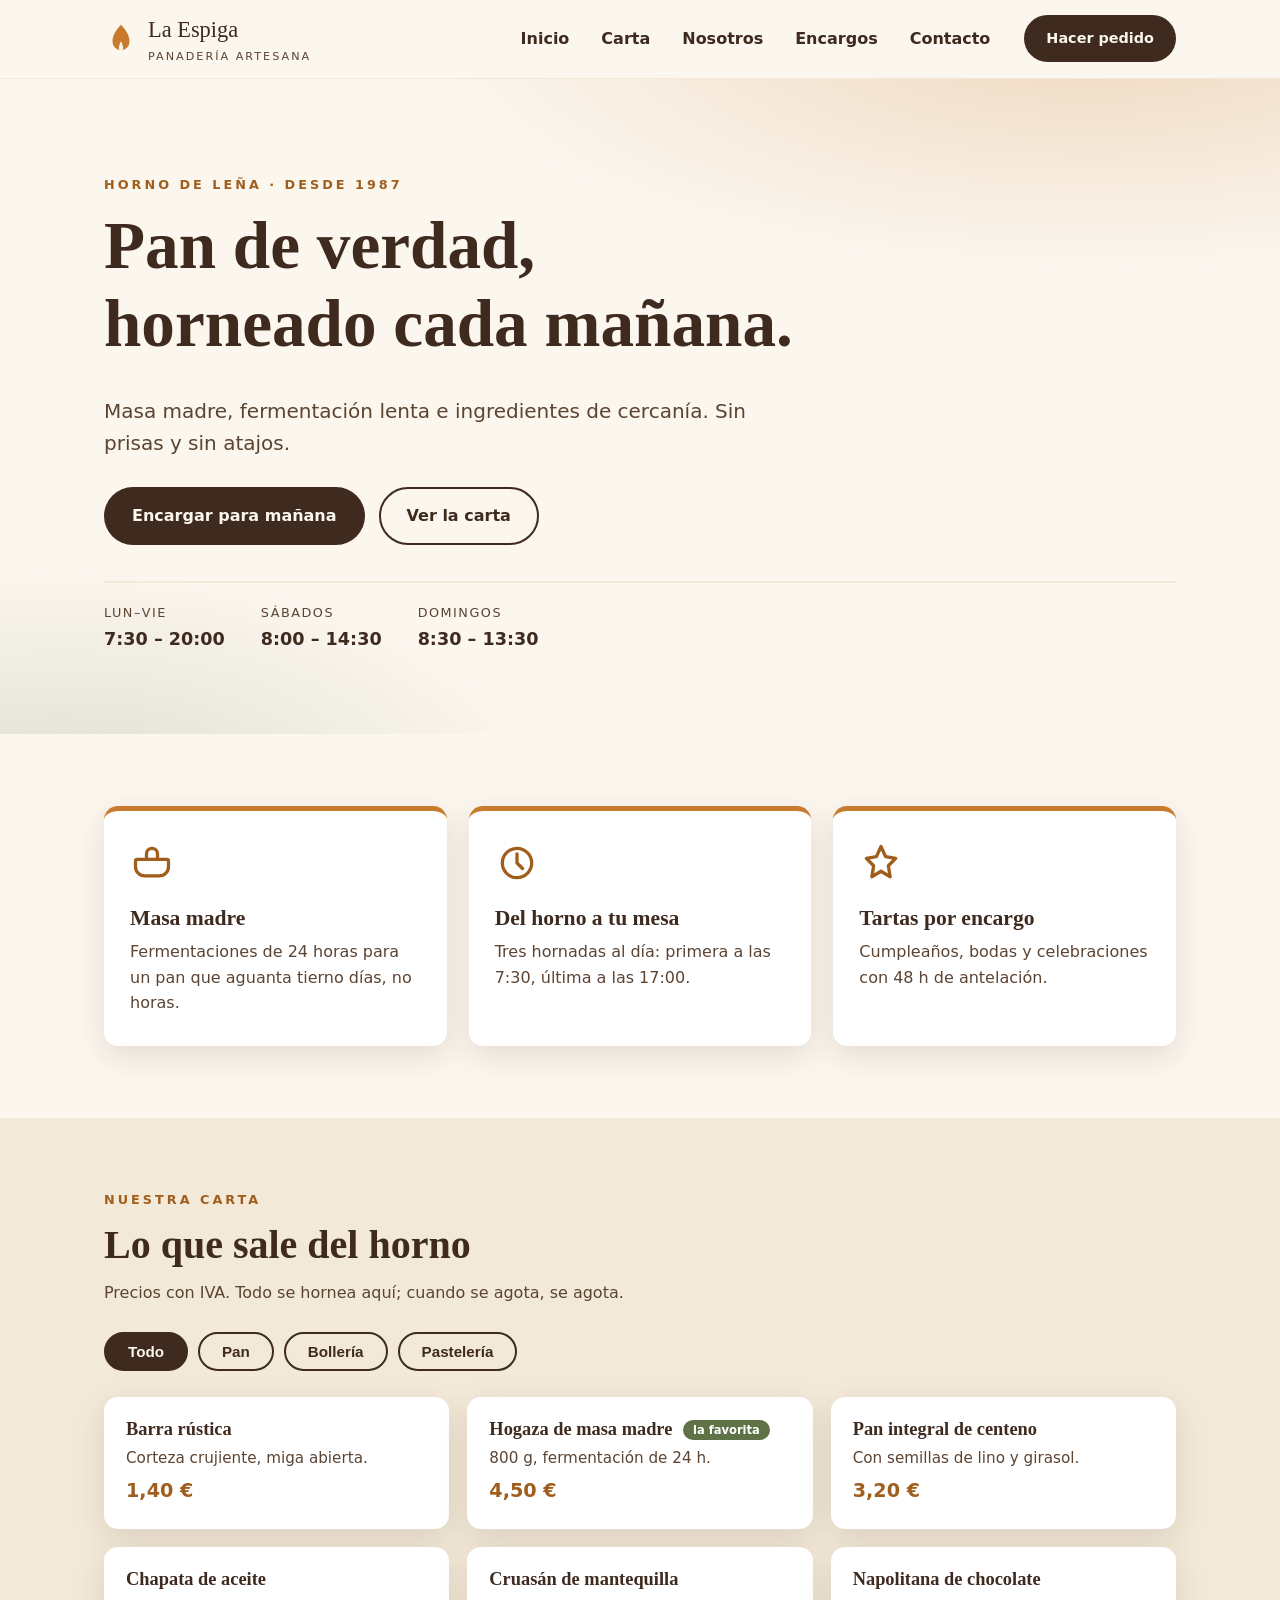
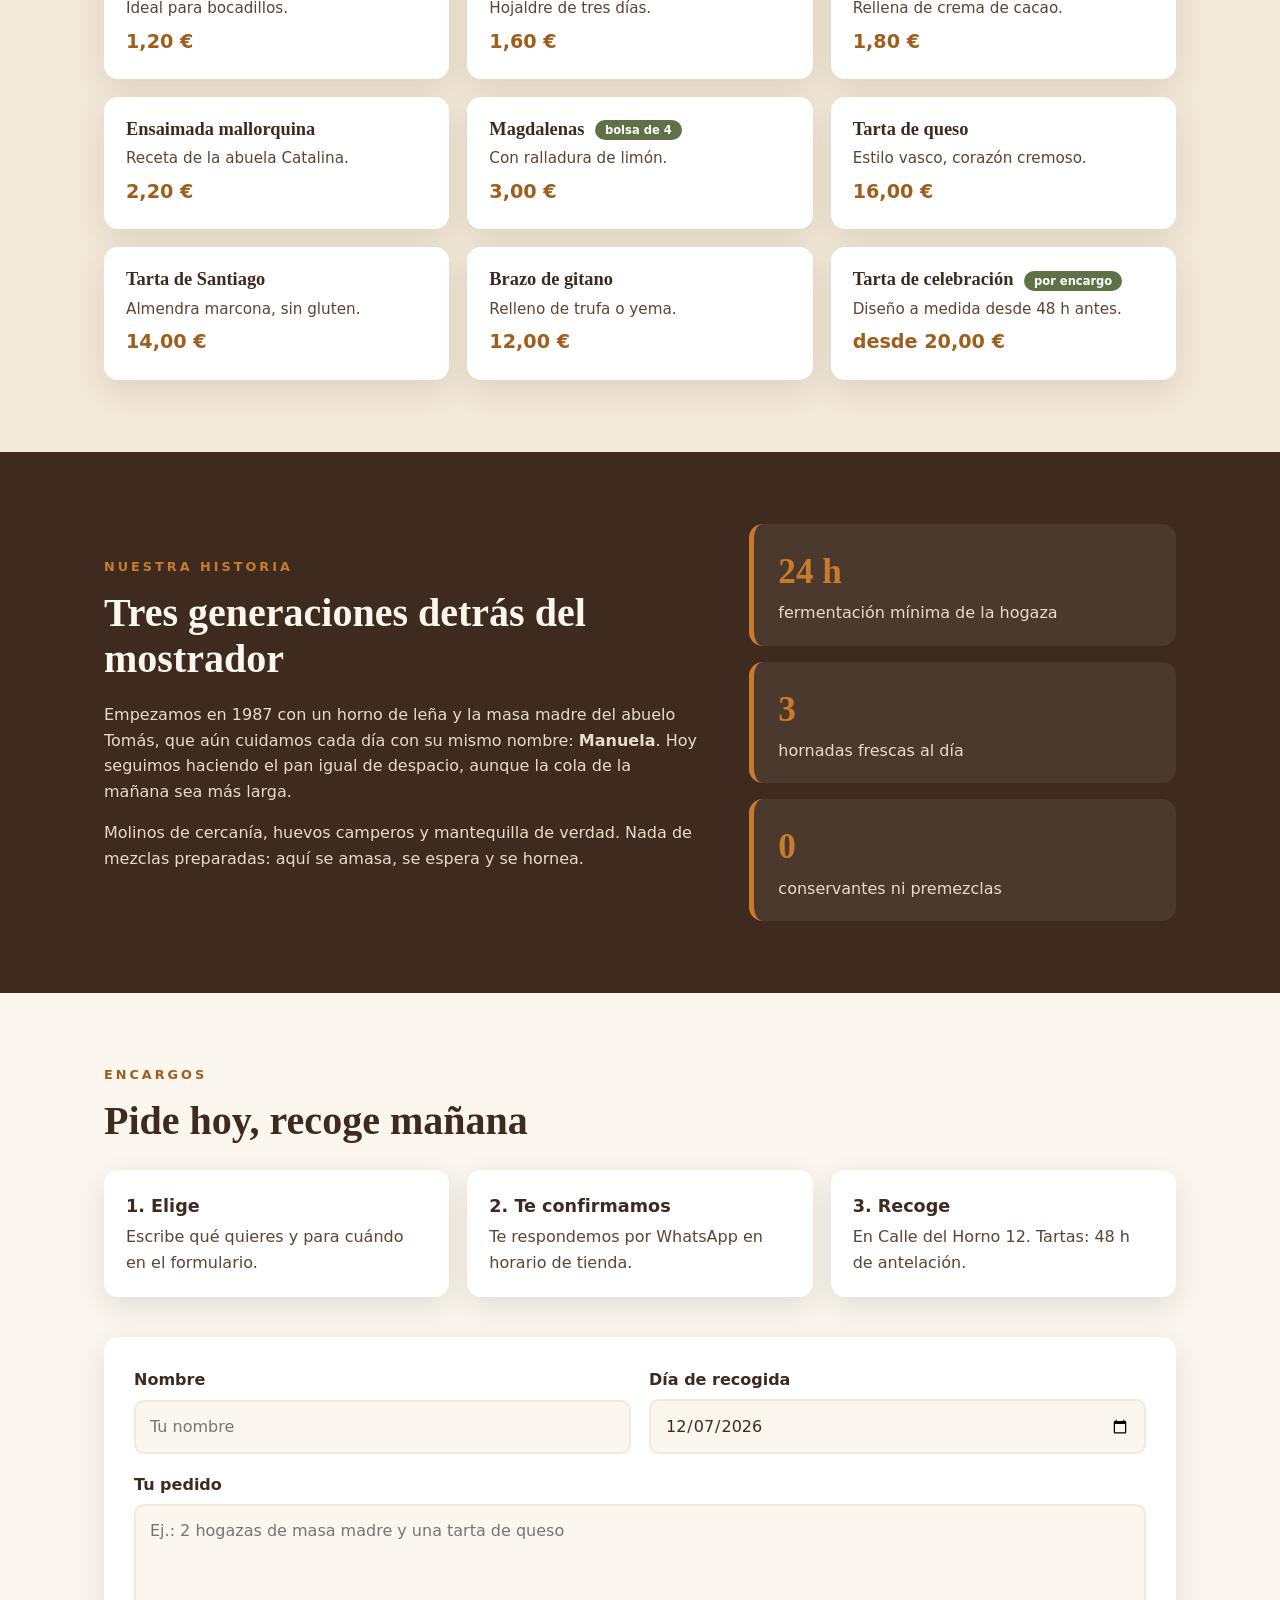
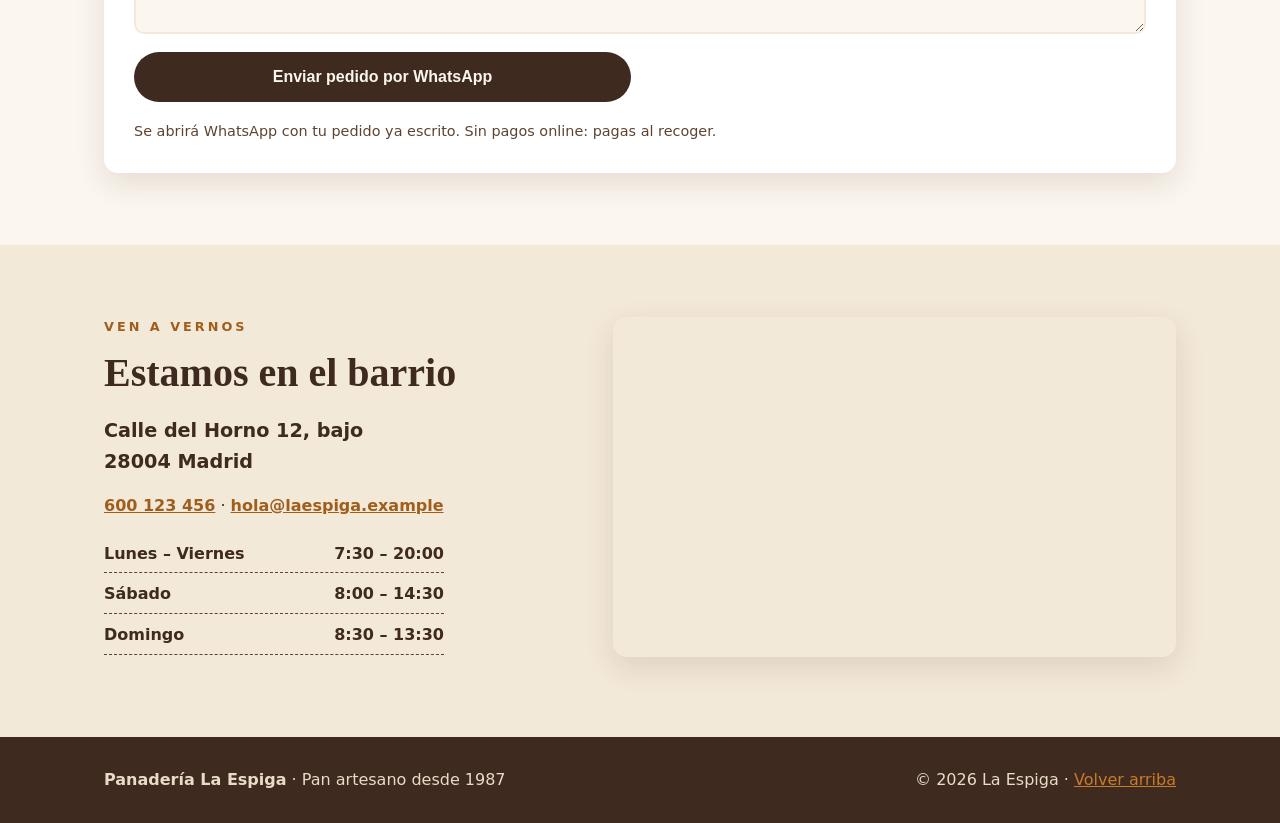
==== index.html @ 92d396a9 "Web Panadería La Espiga" ====
<!DOCTYPE html>
<html lang="es">
<head>
  <meta charset="UTF-8" />
  <meta name="viewport" content="width=device-width, initial-scale=1.0" />
  <title>Panadería La Espiga — Pan artesano cada mañana</title>
  <meta name="description" content="Panadería artesana La Espiga: pan de masa madre, bollería y tartas por encargo. Horneado cada mañana. Calle del Horno 12, Madrid." />
  <link rel="stylesheet" href="styles.css" />
</head>
<body>
  <a class="skip-link" href="#carta">Saltar a la carta</a>

  <header class="site-header" id="top">
    <div class="wrap header-inner">
      <a class="brand" href="#inicio" aria-label="Panadería La Espiga, inicio">
        <svg class="brand-icon" viewBox="0 0 24 24" aria-hidden="true"><path d="M12 2C8 6 6 10 6 14a6 6 0 0 0 12 0c0-4-2-8-6-12zm0 18a1.5 1.5 0 0 1-1.5-1.5c0-2 1-4 1.5-5 .5 1 1.5 3 1.5 5A1.5 1.5 0 0 1 12 20z" fill="currentColor"/></svg>
        <span>La Espiga <small>panadería artesana</small></span>
      </a>
      <nav class="main-nav" aria-label="Navegación principal">
        <button class="nav-toggle" aria-expanded="false" aria-controls="nav-list" aria-label="Abrir menú">☰</button>
        <ul id="nav-list">
          <li><a href="#inicio">Inicio</a></li>
          <li><a href="#carta">Carta</a></li>
          <li><a href="#nosotros">Nosotros</a></li>
          <li><a href="#encargos">Encargos</a></li>
          <li><a href="#contacto">Contacto</a></li>
        </ul>
      </nav>
      <a class="btn btn-primary header-cta" href="#encargos">Hacer pedido</a>
    </div>
  </header>

  <main>
    <section class="hero" id="inicio">
      <div class="wrap hero-inner">
        <p class="kicker">Horno de leña · Desde 1987</p>
        <h1>Pan de verdad,<br />horneado cada mañana.</h1>
        <p class="lede">Masa madre, fermentación lenta e ingredientes de cercanía. Sin prisas y sin atajos.</p>
        <div class="hero-actions">
          <a class="btn btn-primary" href="#encargos">Encargar para mañana</a>
          <a class="btn btn-ghost" href="#carta">Ver la carta</a>
        </div>
        <dl class="hero-meta">
          <div><dt>Lun–Vie</dt><dd>7:30 – 20:00</dd></div>
          <div><dt>Sábados</dt><dd>8:00 – 14:30</dd></div>
          <div><dt>Domingos</dt><dd>8:30 – 13:30</dd></div>
        </dl>
      </div>
    </section>

    <section class="highlights" aria-label="Destacados">
      <div class="wrap cards-3">
        <article class="card">
          <svg viewBox="0 0 24 24" aria-hidden="true"><path d="M4 10h16a1 1 0 0 1 1 1v3a5 5 0 0 1-5 5H8a5 5 0 0 1-5-5v-3a1 1 0 0 1 1-1z" fill="none" stroke="currentColor" stroke-width="1.8"/><path d="M9 10V7a3 3 0 0 1 6 0v3" fill="none" stroke="currentColor" stroke-width="1.8"/></svg>
          <h2>Masa madre</h2>
          <p>Fermentaciones de 24 horas para un pan que aguanta tierno días, no horas.</p>
        </article>
        <article class="card">
          <svg viewBox="0 0 24 24" aria-hidden="true"><circle cx="12" cy="12" r="8" fill="none" stroke="currentColor" stroke-width="1.8"/><path d="M12 7v5l3 3" fill="none" stroke="currentColor" stroke-width="1.8" stroke-linecap="round"/></svg>
          <h2>Del horno a tu mesa</h2>
          <p>Tres hornadas al día: primera a las 7:30, última a las 17:00.</p>
        </article>
        <article class="card">
          <svg viewBox="0 0 24 24" aria-hidden="true"><path d="M12 3l2.5 5.5L20 9.5l-4 4 1 6-5-3-5 3 1-6-4-4 5.5-1z" fill="none" stroke="currentColor" stroke-width="1.8" stroke-linejoin="round"/></svg>
          <h2>Tartas por encargo</h2>
          <p>Cumpleaños, bodas y celebraciones con 48 h de antelación.</p>
        </article>
      </div>
    </section>

    <section class="menu-section" id="carta">
      <div class="wrap">
        <p class="kicker">Nuestra carta</p>
        <h2>Lo que sale del horno</h2>
        <p class="section-lede">Precios con IVA. Todo se hornea aquí; cuando se agota, se agota.</p>
        <div class="filters" role="group" aria-label="Filtrar por categoría">
          <button class="chip is-active" data-filter="all">Todo</button>
          <button class="chip" data-filter="pan">Pan</button>
          <button class="chip" data-filter="bolleria">Bollería</button>
          <button class="chip" data-filter="pasteleria">Pastelería</button>
        </div>
        <ul class="product-grid" id="product-grid">
          <li class="product" data-cat="pan"><h3>Barra rústica</h3><p>Corteza crujiente, miga abierta.</p><span class="price">1,40&nbsp;€</span></li>
          <li class="product" data-cat="pan"><h3>Hogaza de masa madre <em>la favorita</em></h3><p>800 g, fermentación de 24 h.</p><span class="price">4,50&nbsp;€</span></li>
          <li class="product" data-cat="pan"><h3>Pan integral de centeno</h3><p>Con semillas de lino y girasol.</p><span class="price">3,20&nbsp;€</span></li>
          <li class="product" data-cat="pan"><h3>Chapata de aceite</h3><p>Ideal para bocadillos.</p><span class="price">1,20&nbsp;€</span></li>
          <li class="product" data-cat="bolleria"><h3>Cruasán de mantequilla</h3><p>Hojaldre de tres días.</p><span class="price">1,60&nbsp;€</span></li>
          <li class="product" data-cat="bolleria"><h3>Napolitana de chocolate</h3><p>Rellena de crema de cacao.</p><span class="price">1,80&nbsp;€</span></li>
          <li class="product" data-cat="bolleria"><h3>Ensaimada mallorquina</h3><p>Receta de la abuela Catalina.</p><span class="price">2,20&nbsp;€</span></li>
          <li class="product" data-cat="bolleria"><h3>Magdalenas <em>bolsa de 4</em></h3><p>Con ralladura de limón.</p><span class="price">3,00&nbsp;€</span></li>
          <li class="product" data-cat="pasteleria"><h3>Tarta de queso</h3><p>Estilo vasco, corazón cremoso.</p><span class="price">16,00&nbsp;€</span></li>
          <li class="product" data-cat="pasteleria"><h3>Tarta de Santiago</h3><p>Almendra marcona, sin gluten.</p><span class="price">14,00&nbsp;€</span></li>
          <li class="product" data-cat="pasteleria"><h3>Brazo de gitano</h3><p>Relleno de trufa o yema.</p><span class="price">12,00&nbsp;€</span></li>
          <li class="product" data-cat="pasteleria"><h3>Tarta de celebración <em>por encargo</em></h3><p>Diseño a medida desde 48 h antes.</p><span class="price">desde 20,00&nbsp;€</span></li>
        </ul>
      </div>
    </section>

    <section class="story" id="nosotros">
      <div class="wrap story-inner">
        <div>
          <p class="kicker">Nuestra historia</p>
          <h2>Tres generaciones detrás del mostrador</h2>
          <p>Empezamos en 1987 con un horno de leña y la masa madre del abuelo Tomás, que aún cuidamos cada día con su mismo nombre: <strong>Manuela</strong>. Hoy seguimos haciendo el pan igual de despacio, aunque la cola de la mañana sea más larga.</p>
          <p>Molinos de cercanía, huevos camperos y mantequilla de verdad. Nada de mezclas preparadas: aquí se amasa, se espera y se hornea.</p>
        </div>
        <ul class="values">
          <li><strong>24 h</strong><span>fermentación mínima de la hogaza</span></li>
          <li><strong>3</strong><span>hornadas frescas al día</span></li>
          <li><strong>0</strong><span>conservantes ni premezclas</span></li>
        </ul>
      </div>
    </section>

    <section class="order" id="encargos">
      <div class="wrap">
        <p class="kicker">Encargos</p>
        <h2>Pide hoy, recoge mañana</h2>
        <ol class="steps">
          <li><strong>1. Elige</strong><span>Escribe qué quieres y para cuándo en el formulario.</span></li>
          <li><strong>2. Te confirmamos</strong><span>Te respondemos por WhatsApp en horario de tienda.</span></li>
          <li><strong>3. Recoge</strong><span>En Calle del Horno 12. Tartas: 48 h de antelación.</span></li>
        </ol>
        <form id="order-form" class="order-form" novalidate>
          <div class="field">
            <label for="f-name">Nombre</label>
            <input id="f-name" name="name" type="text" autocomplete="name" required placeholder="Tu nombre" />
          </div>
          <div class="field">
            <label for="f-day">Día de recogida</label>
            <input id="f-day" name="day" type="date" required />
          </div>
          <div class="field field-wide">
            <label for="f-items">Tu pedido</label>
            <textarea id="f-items" name="items" rows="4" required placeholder="Ej.: 2 hogazas de masa madre y una tarta de queso"></textarea>
          </div>
          <p class="form-error" id="form-error" role="alert" hidden></p>
          <button class="btn btn-primary" type="submit">Enviar pedido por WhatsApp</button>
          <p class="form-note">Se abrirá WhatsApp con tu pedido ya escrito. Sin pagos online: pagas al recoger.</p>
        </form>
      </div>
    </section>

    <section class="visit" id="contacto">
      <div class="wrap visit-inner">
        <div>
          <p class="kicker">Ven a vernos</p>
          <h2>Estamos en el barrio</h2>
          <address>
            Calle del Horno 12, bajo<br />
            28004 Madrid
          </address>
          <p><a href="tel:+34600123456">600 123 456</a> · <a href="mailto:hola@laespiga.example">hola@laespiga.example</a></p>
          <dl class="hours">
            <div><dt>Lunes – Viernes</dt><dd>7:30 – 20:00</dd></div>
            <div><dt>Sábado</dt><dd>8:00 – 14:30</dd></div>
            <div><dt>Domingo</dt><dd>8:30 – 13:30</dd></div>
          </dl>
        </div>
        <div class="map-wrap">
          <iframe title="Mapa: Calle del Horno 12, Madrid" loading="lazy" src="https://www.openstreetmap.org/export/embed.html?bbox=-3.7000%2C40.4250%2C-3.6850%2C40.4350&amp;layer=mapnik&amp;marker=40.4300%2C-3.6925"></iframe>
        </div>
      </div>
    </section>
  </main>

  <footer class="site-footer">
    <div class="wrap footer-inner">
      <p><strong>Panadería La Espiga</strong> · Pan artesano desde 1987</p>
      <p class="legal">© <span id="year">2026</span> La Espiga · <a href="#top">Volver arriba</a></p>
    </div>
  </footer>

  <script src="app.js" defer></script>
</body>
</html>
---- styles.css ----
/* La Espiga — panadería artesana */
:root {
  --cream: #fbf6ee;
  --cream-dark: #f3e9d8;
  --espresso: #3e2a1e;
  --espresso-soft: #5c4433;
  --gold: #c97b2d;
  --gold-dark: #a05e1d;
  --leaf: #5f7247;
  --card: #ffffff;
  --radius: 14px;
  --shadow: 0 10px 30px rgba(62, 42, 30, 0.12);
  --font: "Georgia", "Times New Roman", serif;
  --font-ui: system-ui, -apple-system, "Segoe UI", sans-serif;
}

* { box-sizing: border-box; }
html { scroll-behavior: smooth; }
body {
  margin: 0;
  font-family: var(--font-ui);
  color: var(--espresso);
  background: var(--cream);
  line-height: 1.6;
}
h1, h2, h3 { font-family: var(--font); line-height: 1.15; margin: 0 0 0.5em; }
h1 { font-size: clamp(2.4rem, 6vw, 4.2rem); }
h2 { font-size: clamp(1.7rem, 4vw, 2.5rem); }

.wrap { max-width: 1120px; margin: 0 auto; padding: 0 24px; }
section { padding: 72px 0; }

.skip-link {
  position: absolute; left: -999px; top: 0;
  background: var(--espresso); color: var(--cream);
  padding: 10px 16px; z-index: 100; border-radius: 0 0 8px 0;
}
.skip-link:focus { left: 0; }

/* Header */
.site-header {
  position: sticky; top: 0; z-index: 50;
  background: rgba(251, 246, 238, 0.96);
  border-bottom: 1px solid var(--cream-dark);
  transition: box-shadow 0.25s;
}
.site-header.scrolled { box-shadow: 0 4px 18px rgba(62, 42, 30, 0.12); }
.header-inner { display: flex; align-items: center; gap: 20px; padding-top: 12px; padding-bottom: 12px; }
.brand { display: flex; align-items: center; gap: 10px; text-decoration: none; color: var(--espresso); font-family: var(--font); font-size: 1.4rem; }
.brand small { display: block; font-family: var(--font-ui); font-size: 0.7rem; letter-spacing: 2px; text-transform: uppercase; color: var(--espresso-soft); }
.brand-icon { width: 34px; height: 34px; color: var(--gold); }
.main-nav { margin-left: auto; }
.main-nav ul { display: flex; gap: 4px; list-style: none; margin: 0; padding: 0; }
.main-nav a { display: block; padding: 10px 14px; border-radius: 10px; text-decoration: none; color: var(--espresso); font-weight: 600; }
.main-nav a:hover { background: var(--cream-dark); }
.nav-toggle { display: none; font-size: 1.5rem; background: none; border: 1px solid var(--cream-dark); border-radius: 10px; padding: 6px 12px; cursor: pointer; color: var(--espresso); }

/* Buttons */
.btn {
  display: inline-block; padding: 14px 26px; border-radius: 999px;
  font-weight: 700; text-decoration: none; border: 2px solid transparent; cursor: pointer;
  font-size: 1rem; transition: transform 0.15s, background 0.2s;
}
.btn:active { transform: scale(0.97); }
.btn-primary { background: var(--espresso); color: var(--cream); }
.btn-primary:hover { background: var(--gold-dark); }
.btn-ghost { border-color: var(--espresso); color: var(--espresso); }
.btn-ghost:hover { background: var(--espresso); color: var(--cream); }
.header-cta { padding: 10px 20px; font-size: 0.9rem; }

/* Hero */
.hero {
  background:
    radial-gradient(1100px 420px at 85% -60px, rgba(201, 123, 45, 0.25), transparent 60%),
    radial-gradient(800px 380px at 5% 110%, rgba(95, 114, 71, 0.18), transparent 60%),
    var(--cream);
  padding: 96px 0 80px;
}
.kicker {
  text-transform: uppercase; letter-spacing: 3px; font-size: 0.8rem;
  color: var(--gold-dark); font-weight: 700; margin: 0 0 12px;
}
.lede { font-size: 1.25rem; color: var(--espresso-soft); max-width: 34em; }
.hero-actions { display: flex; gap: 14px; flex-wrap: wrap; margin: 28px 0 36px; }
.hero-meta { display: flex; gap: 36px; margin: 0; padding: 20px 0 0; border-top: 2px solid var(--cream-dark); flex-wrap: wrap; }
.hero-meta dt { font-size: 0.8rem; text-transform: uppercase; letter-spacing: 1.5px; color: var(--espresso-soft); }
.hero-meta dd { margin: 2px 0 0; font-weight: 700; font-size: 1.1rem; }

/* Cards */
.cards-3 { display: grid; grid-template-columns: repeat(3, 1fr); gap: 22px; }
.card {
  background: var(--card); border-radius: var(--radius);
  padding: 30px 26px; box-shadow: var(--shadow);
  border-top: 5px solid var(--gold);
}
.card svg { width: 44px; height: 44px; color: var(--gold-dark); }
.card h2 { font-size: 1.35rem; margin: 14px 0 8px; }
.card p { margin: 0; color: var(--espresso-soft); }

/* Menu */
.menu-section { background: var(--cream-dark); }
.section-lede { color: var(--espresso-soft); margin-top: -8px; }
.filters { display: flex; gap: 10px; flex-wrap: wrap; margin: 26px 0; }
.chip {
  border: 2px solid var(--espresso); background: transparent; color: var(--espresso);
  border-radius: 999px; padding: 9px 22px; font-weight: 700; cursor: pointer; font-size: 0.95rem;
}
.chip:hover { background: rgba(62, 42, 30, 0.08); }
.chip.is-active { background: var(--espresso); color: var(--cream); }
.product-grid { display: grid; grid-template-columns: repeat(3, 1fr); gap: 18px; list-style: none; margin: 0; padding: 0; }
.product {
  background: var(--card); border-radius: var(--radius); padding: 22px;
  display: flex; flex-direction: column; gap: 6px; box-shadow: var(--shadow);
}
.product h3 { font-size: 1.15rem; margin: 0; }
.product h3 em { font-family: var(--font-ui); font-style: normal; font-size: 0.72rem; background: var(--leaf); color: #fff; border-radius: 999px; padding: 3px 10px; vertical-align: middle; margin-left: 6px; }
.product p { margin: 0; color: var(--espresso-soft); font-size: 0.95rem; flex: 1; }
.price { font-weight: 800; font-size: 1.2rem; color: var(--gold-dark); }
.product.is-hidden { display: none; }

/* Story */
.story { background: var(--espresso); color: var(--cream); }
.story .kicker { color: var(--gold); }
.story-inner { display: grid; grid-template-columns: 1.4fr 1fr; gap: 48px; align-items: center; }
.story p { color: #e8dcc8; }
.values { list-style: none; margin: 0; padding: 0; display: grid; gap: 16px; }
.values li { background: rgba(251, 246, 238, 0.07); border-radius: var(--radius); padding: 20px 24px; border-left: 5px solid var(--gold); }
.values strong { display: block; font-family: var(--font); font-size: 2.2rem; color: var(--gold); }
.values span { color: #e8dcc8; }

/* Order */
.steps { display: grid; grid-template-columns: repeat(3, 1fr); gap: 18px; list-style: none; margin: 26px 0 40px; padding: 0; counter-reset: step; }
.steps li { background: var(--card); border-radius: var(--radius); padding: 22px; box-shadow: var(--shadow); }
.steps strong { display: block; font-size: 1.1rem; margin-bottom: 4px; }
.steps span { color: var(--espresso-soft); }
.order-form {
  background: var(--card); border-radius: var(--radius); padding: 30px;
  display: grid; grid-template-columns: 1fr 1fr; gap: 18px; box-shadow: var(--shadow);
}
.field { display: grid; gap: 6px; }
.field-wide { grid-column: 1 / -1; }
label { font-weight: 700; }
input, textarea {
  font: inherit; padding: 12px 14px; border-radius: 10px;
  border: 2px solid var(--cream-dark); background: var(--cream); color: var(--espresso);
}
input:focus, textarea:focus { outline: none; border-color: var(--gold); }
.form-error { grid-column: 1 / -1; margin: 0; color: #a31621; font-weight: 700; }
.form-note { grid-column: 1 / -1; margin: 0; color: var(--espresso-soft); font-size: 0.9rem; }

/* Visit */
.visit { background: var(--cream-dark); }
.visit-inner { display: grid; grid-template-columns: 1fr 1.2fr; gap: 40px; align-items: start; }
address { font-style: normal; font-size: 1.2rem; font-weight: 700; }
.visit a { color: var(--gold-dark); font-weight: 700; }
.hours { margin: 22px 0 0; display: grid; gap: 8px; }
.hours div { display: flex; justify-content: space-between; max-width: 340px; border-bottom: 1px dashed var(--espresso-soft); padding-bottom: 6px; }
.hours dt { font-weight: 600; }
.hours dd { margin: 0; font-weight: 700; }
.map-wrap iframe { width: 100%; height: 340px; border: 0; border-radius: var(--radius); box-shadow: var(--shadow); }

/* Footer */
.site-footer { background: var(--espresso); color: #e8dcc8; padding: 30px 0; }
.footer-inner { display: flex; justify-content: space-between; gap: 12px; flex-wrap: wrap; }
.footer-inner p { margin: 0; }
.footer-inner a { color: var(--gold); }

/* Reveal on scroll */
.reveal { opacity: 0; transform: translateY(24px); transition: opacity 0.6s ease, transform 0.6s ease; }
.reveal.is-visible { opacity: 1; transform: none; }
@media (prefers-reduced-motion: reduce) {
  html { scroll-behavior: auto; }
  .reveal { opacity: 1; transform: none; transition: none; }
}

/* Responsive */
@media (max-width: 900px) {
  .cards-3, .product-grid { grid-template-columns: repeat(2, 1fr); }
  .story-inner, .visit-inner { grid-template-columns: 1fr; }
  .steps { grid-template-columns: 1fr; }
}
@media (max-width: 640px) {
  section { padding: 52px 0; }
  .cards-3, .product-grid { grid-template-columns: 1fr; }
  .order-form { grid-template-columns: 1fr; }
  .header-cta { display: none; }
  .nav-toggle { display: block; margin-left: auto; }
  .main-nav ul {
    display: none; position: absolute; right: 16px; top: 64px;
    background: var(--card); border-radius: var(--radius);
    box-shadow: var(--shadow); padding: 10px; flex-direction: column; min-width: 200px;
  }
  .main-nav ul.is-open { display: flex; }
}
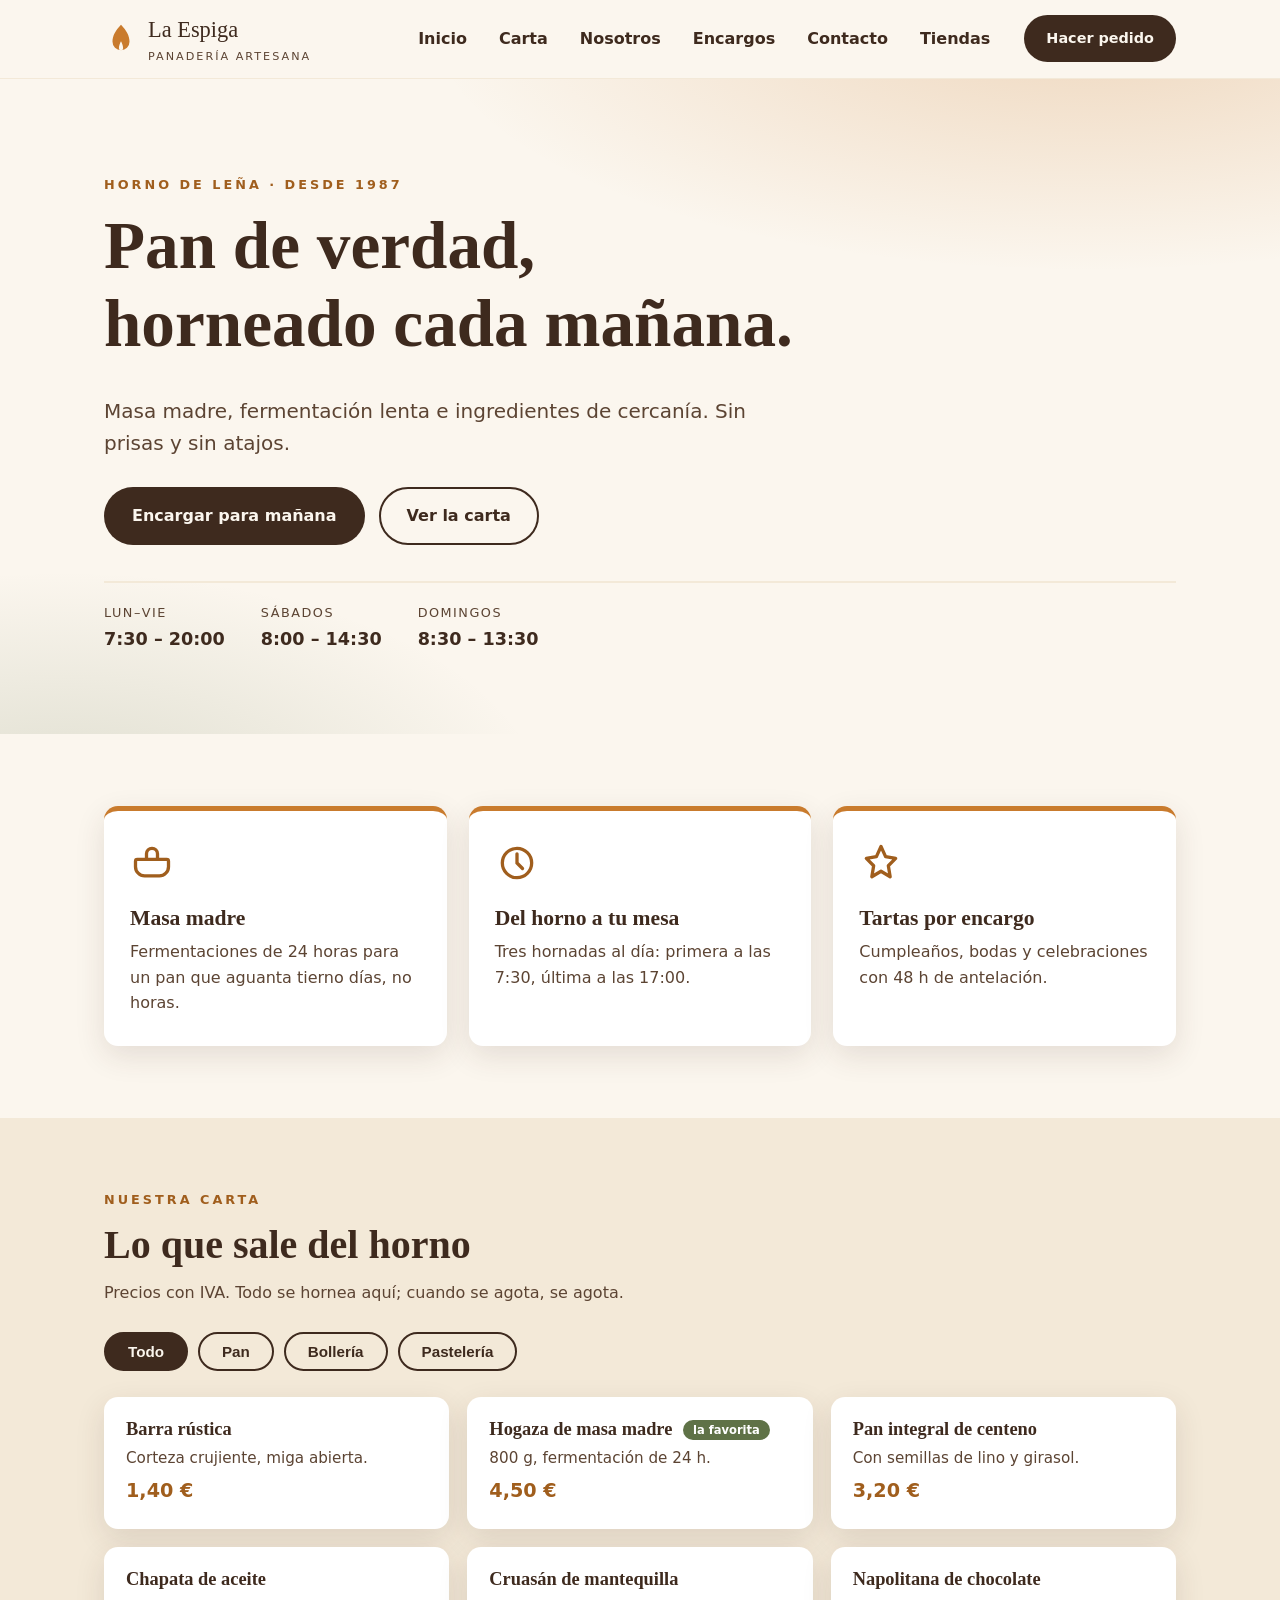
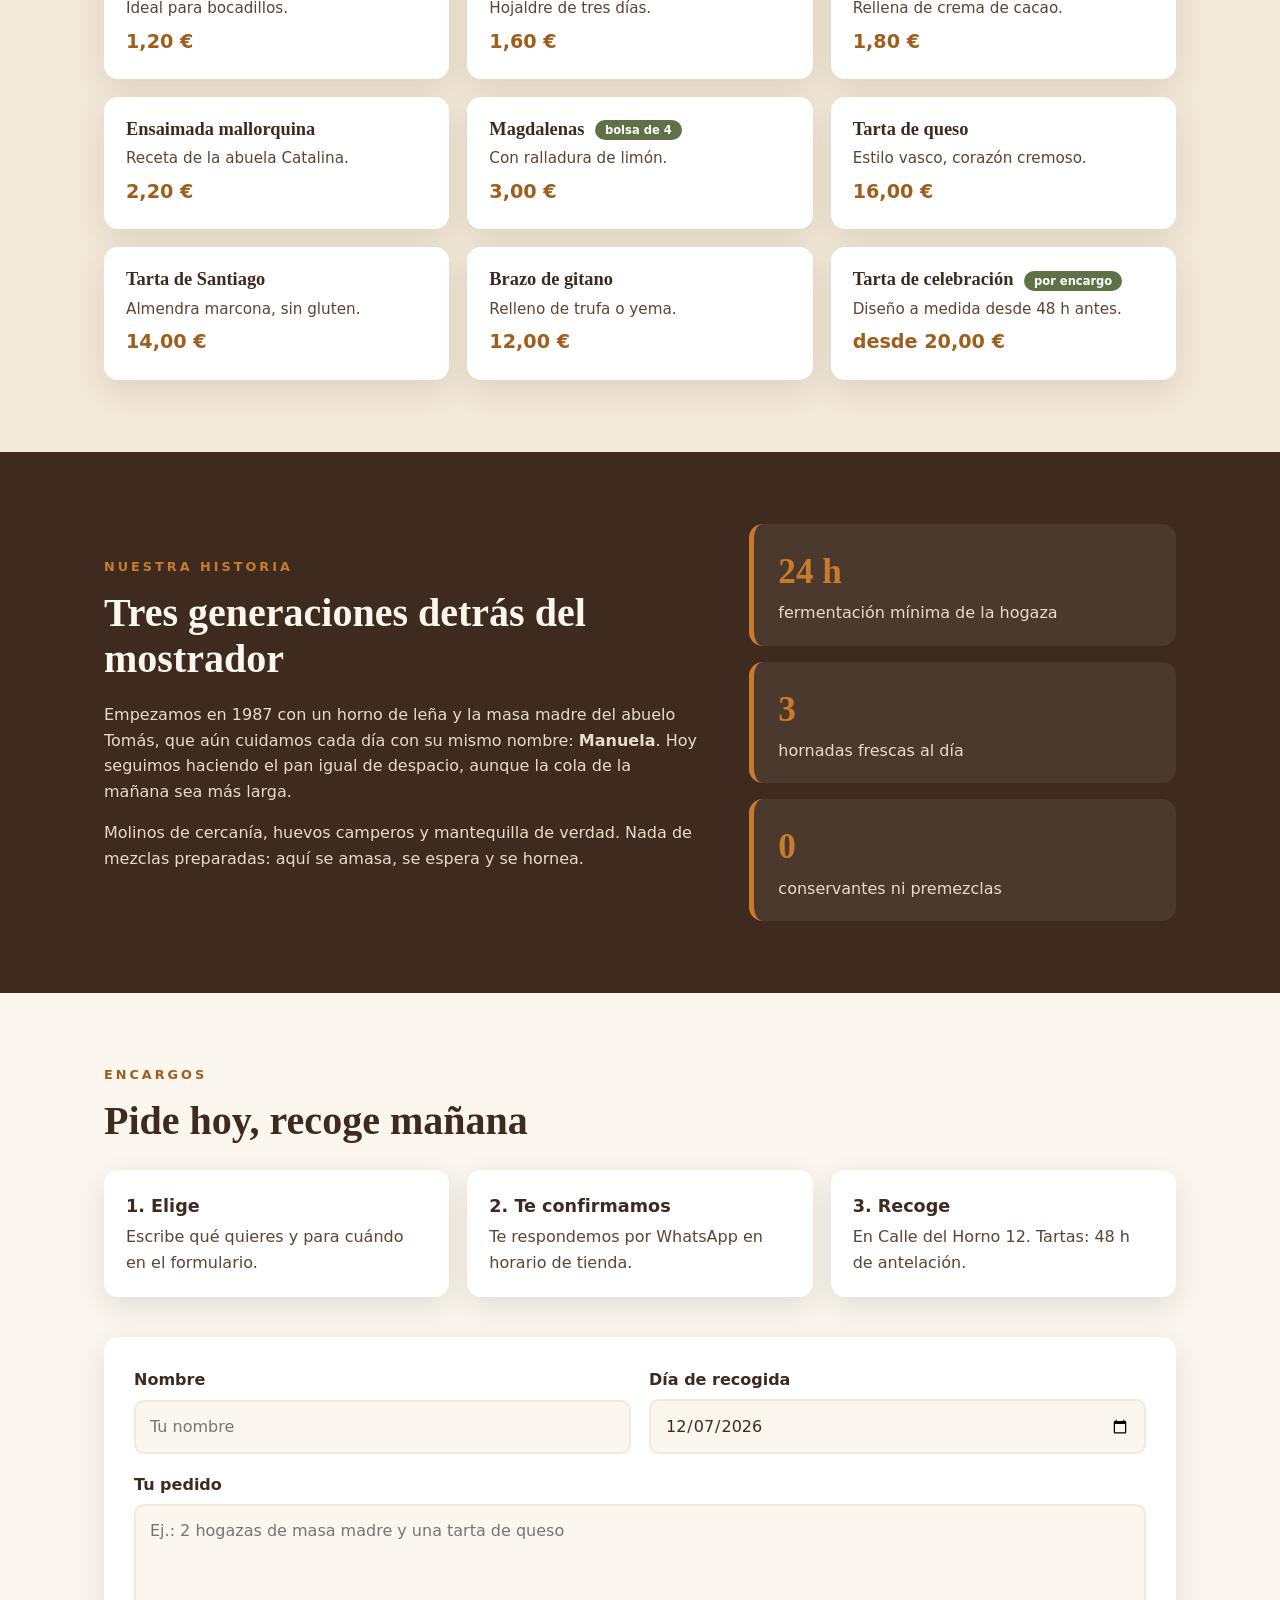
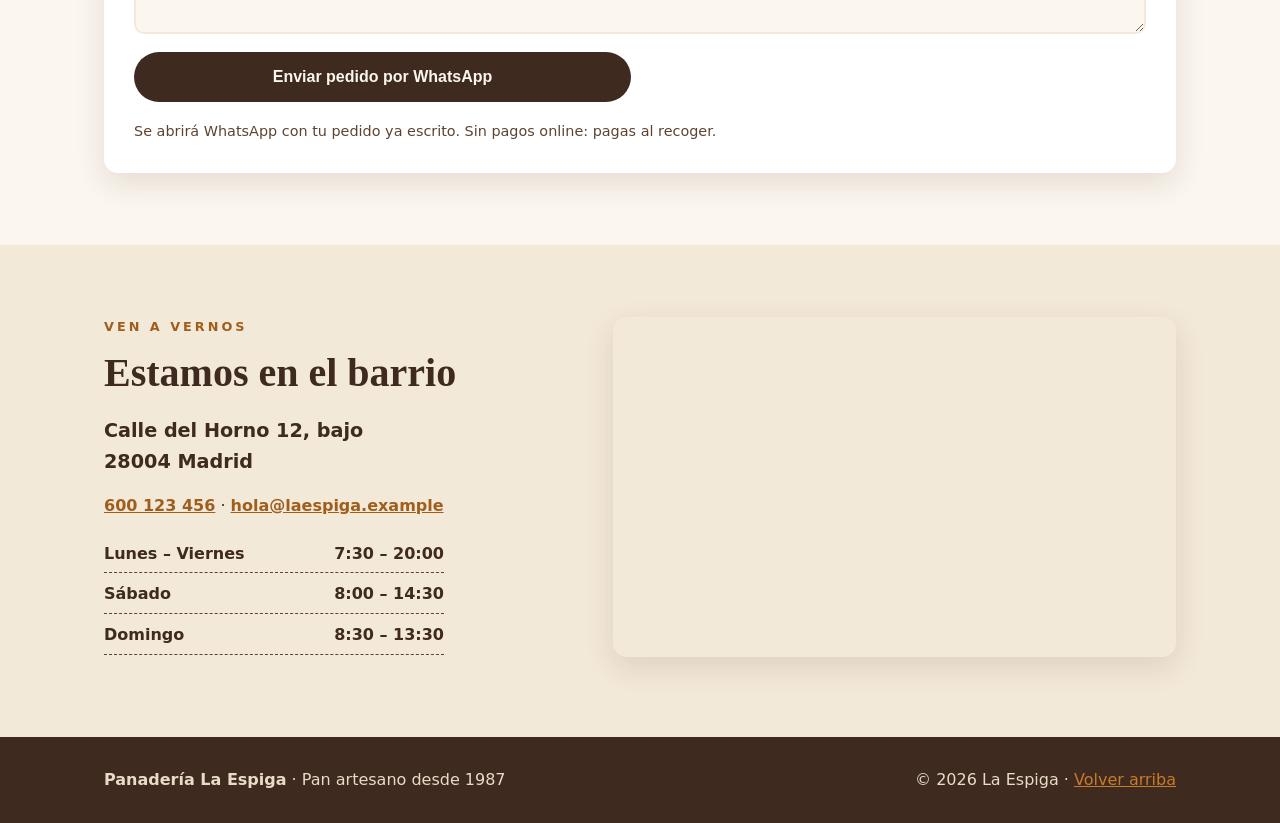
==== commit 5daec0c6: "Mapa mundial de tiendas con popup de fotos" ====
--- a/index.html
+++ b/index.html
@@ -24,6 +24,7 @@
           <li><a href="#nosotros">Nosotros</a></li>
           <li><a href="#encargos">Encargos</a></li>
           <li><a href="#contacto">Contacto</a></li>
+          <li><a href="mapa.html">Tiendas</a></li>
         </ul>
       </nav>
       <a class="btn btn-primary header-cta" href="#encargos">Hacer pedido</a>
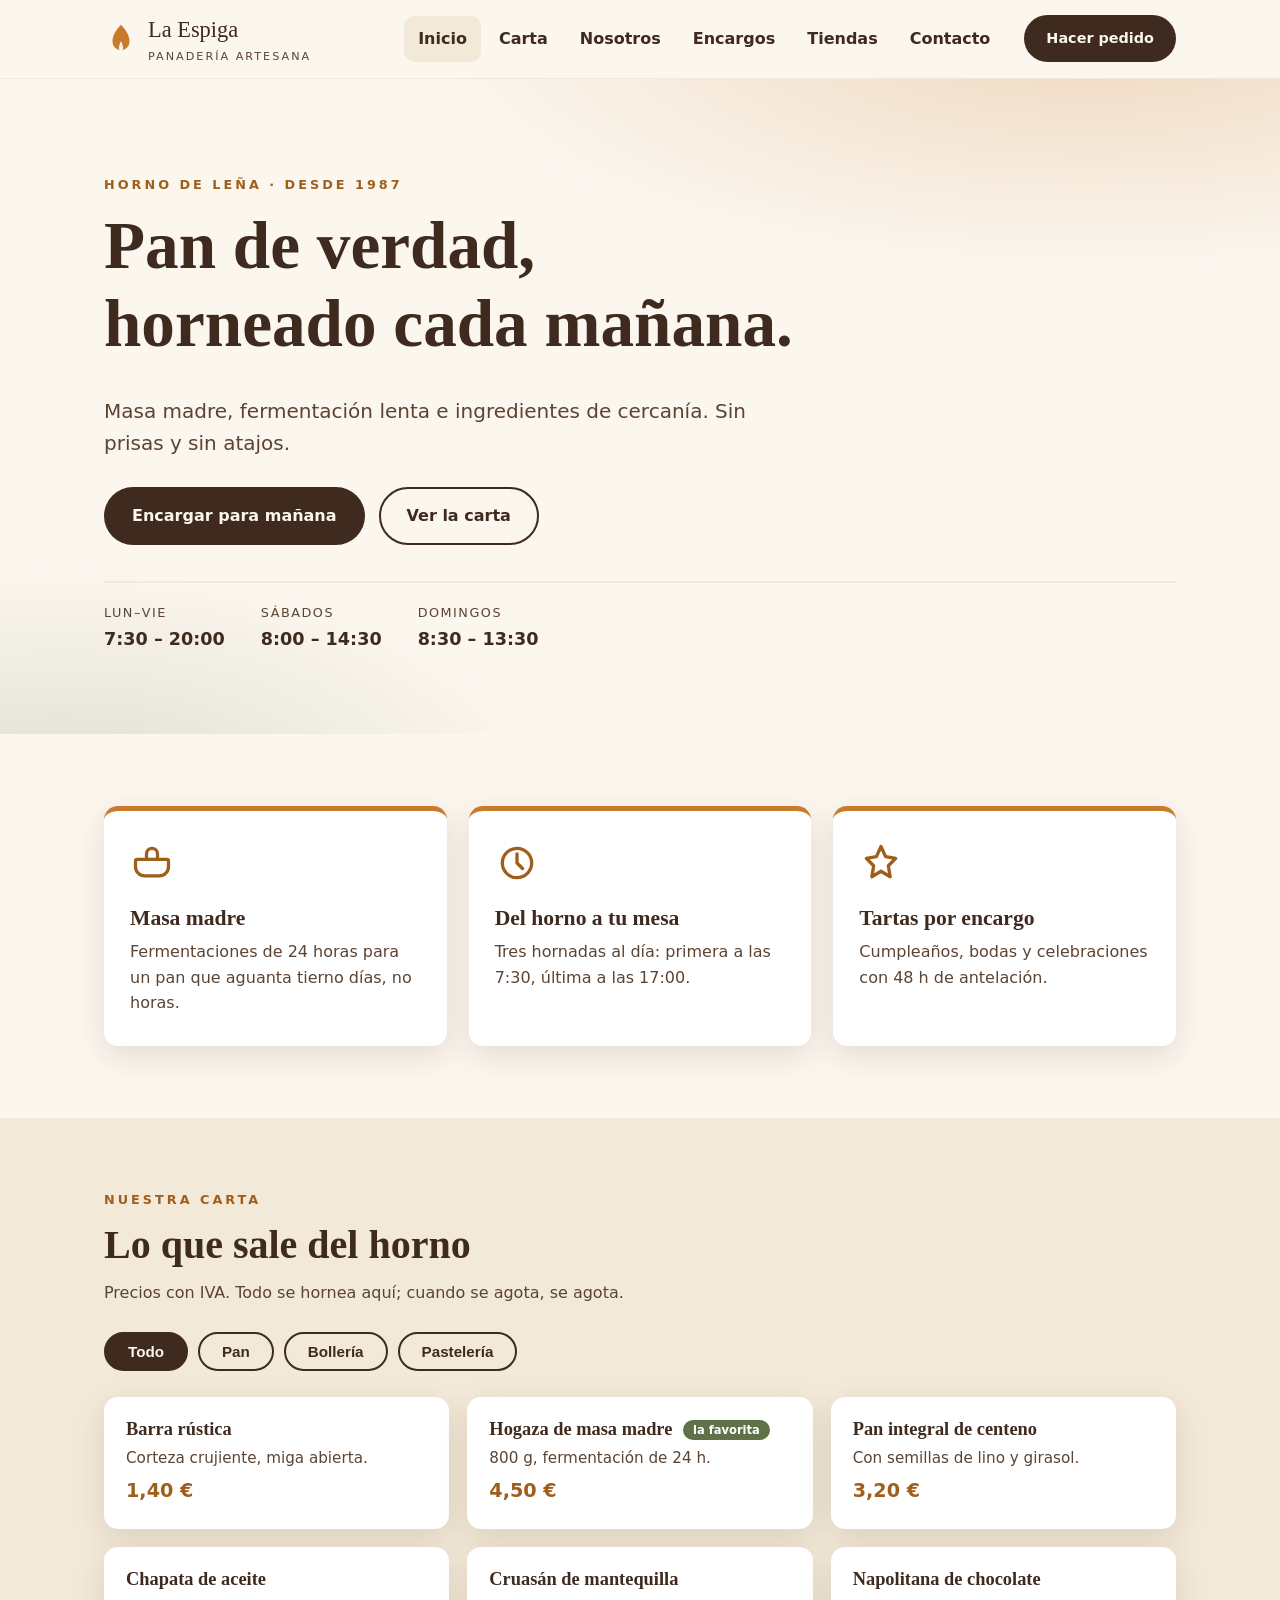
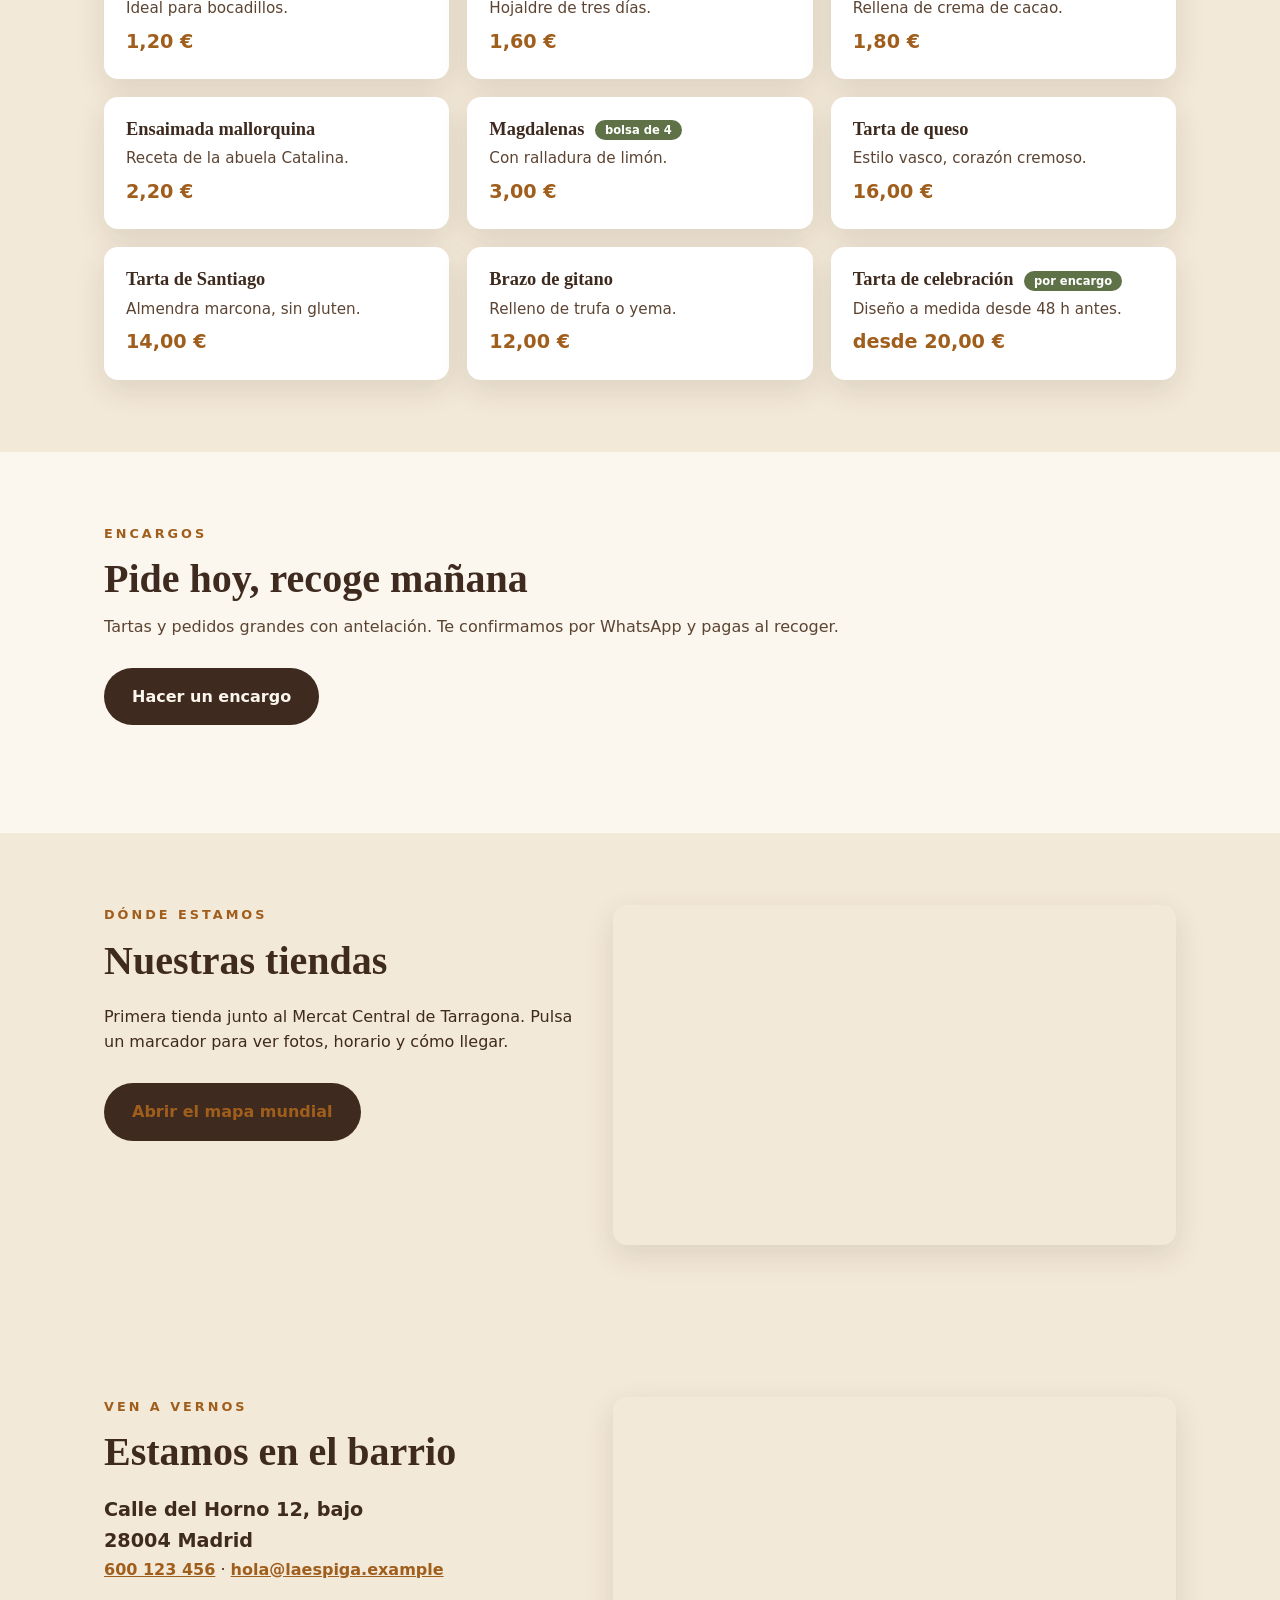
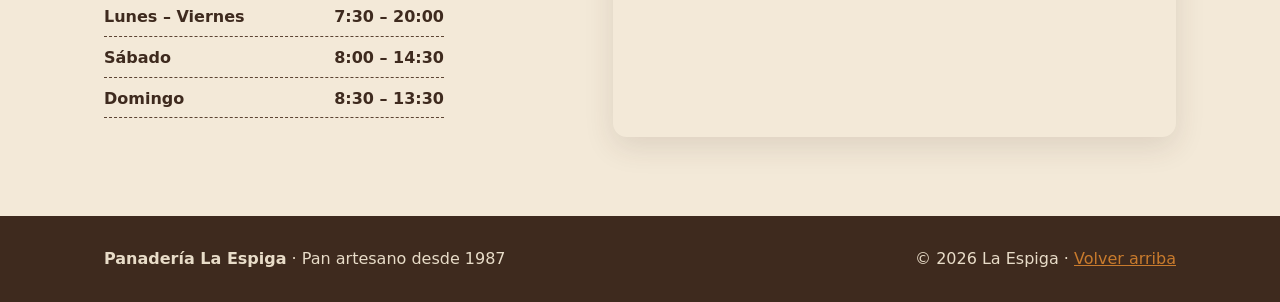
==== commit d9e6921a: "Web en paginas: Nosotros y Encargos aparte, principal con carta mapa y contacto" ====
--- a/index.html
+++ b/index.html
@@ -12,22 +12,22 @@
 
   <header class="site-header" id="top">
     <div class="wrap header-inner">
-      <a class="brand" href="#inicio" aria-label="Panadería La Espiga, inicio">
+      <a class="brand" href="index.html" aria-label="Panadería La Espiga, inicio">
         <svg class="brand-icon" viewBox="0 0 24 24" aria-hidden="true"><path d="M12 2C8 6 6 10 6 14a6 6 0 0 0 12 0c0-4-2-8-6-12zm0 18a1.5 1.5 0 0 1-1.5-1.5c0-2 1-4 1.5-5 .5 1 1.5 3 1.5 5A1.5 1.5 0 0 1 12 20z" fill="currentColor"/></svg>
         <span>La Espiga <small>panadería artesana</small></span>
       </a>
       <nav class="main-nav" aria-label="Navegación principal">
         <button class="nav-toggle" aria-expanded="false" aria-controls="nav-list" aria-label="Abrir menú">☰</button>
         <ul id="nav-list">
-          <li><a href="#inicio">Inicio</a></li>
+          <li><a href="index.html" aria-current="page">Inicio</a></li>
           <li><a href="#carta">Carta</a></li>
-          <li><a href="#nosotros">Nosotros</a></li>
-          <li><a href="#encargos">Encargos</a></li>
+          <li><a href="nosotros.html">Nosotros</a></li>
+          <li><a href="encargos.html">Encargos</a></li>
+          <li><a href="mapa.html">Tiendas</a></li>
           <li><a href="#contacto">Contacto</a></li>
-          <li><a href="mapa.html">Tiendas</a></li>
         </ul>
       </nav>
-      <a class="btn btn-primary header-cta" href="#encargos">Hacer pedido</a>
+      <a class="btn btn-primary header-cta" href="encargos.html">Hacer pedido</a>
     </div>
   </header>
 
@@ -38,7 +38,7 @@
         <h1>Pan de verdad,<br />horneado cada mañana.</h1>
         <p class="lede">Masa madre, fermentación lenta e ingredientes de cercanía. Sin prisas y sin atajos.</p>
         <div class="hero-actions">
-          <a class="btn btn-primary" href="#encargos">Encargar para mañana</a>
+          <a class="btn btn-primary" href="encargos.html">Encargar para mañana</a>
           <a class="btn btn-ghost" href="#carta">Ver la carta</a>
         </div>
         <dl class="hero-meta">
@@ -97,48 +97,30 @@
       </div>
     </section>
 
-    <section class="story" id="nosotros">
-      <div class="wrap story-inner">
-        <div>
-          <p class="kicker">Nuestra historia</p>
-          <h2>Tres generaciones detrás del mostrador</h2>
-          <p>Empezamos en 1987 con un horno de leña y la masa madre del abuelo Tomás, que aún cuidamos cada día con su mismo nombre: <strong>Manuela</strong>. Hoy seguimos haciendo el pan igual de despacio, aunque la cola de la mañana sea más larga.</p>
-          <p>Molinos de cercanía, huevos camperos y mantequilla de verdad. Nada de mezclas preparadas: aquí se amasa, se espera y se hornea.</p>
-        </div>
-        <ul class="values">
-          <li><strong>24 h</strong><span>fermentación mínima de la hogaza</span></li>
-          <li><strong>3</strong><span>hornadas frescas al día</span></li>
-          <li><strong>0</strong><span>conservantes ni premezclas</span></li>
-        </ul>
-      </div>
-    </section>
-
     <section class="order" id="encargos">
       <div class="wrap">
         <p class="kicker">Encargos</p>
         <h2>Pide hoy, recoge mañana</h2>
-        <ol class="steps">
-          <li><strong>1. Elige</strong><span>Escribe qué quieres y para cuándo en el formulario.</span></li>
-          <li><strong>2. Te confirmamos</strong><span>Te respondemos por WhatsApp en horario de tienda.</span></li>
-          <li><strong>3. Recoge</strong><span>En Calle del Horno 12. Tartas: 48 h de antelación.</span></li>
-        </ol>
-        <form id="order-form" class="order-form" novalidate>
-          <div class="field">
-            <label for="f-name">Nombre</label>
-            <input id="f-name" name="name" type="text" autocomplete="name" required placeholder="Tu nombre" />
+        <p class="section-lede">Tartas y pedidos grandes con antelación. Te confirmamos por WhatsApp y pagas al recoger.</p>
+        <div class="hero-actions">
+          <a class="btn btn-primary" href="encargos.html">Hacer un encargo</a>
+        </div>
+      </div>
+    </section>
+
+    <section class="visit" id="tiendas">
+      <div class="wrap visit-inner">
+        <div>
+          <p class="kicker">Dónde estamos</p>
+          <h2>Nuestras tiendas</h2>
+          <p>Primera tienda junto al Mercat Central de Tarragona. Pulsa un marcador para ver fotos, horario y cómo llegar.</p>
+          <div class="hero-actions">
+            <a class="btn btn-primary" href="mapa.html">Abrir el mapa mundial</a>
           </div>
-          <div class="field">
-            <label for="f-day">Día de recogida</label>
-            <input id="f-day" name="day" type="date" required />
-          </div>
-          <div class="field field-wide">
-            <label for="f-items">Tu pedido</label>
-            <textarea id="f-items" name="items" rows="4" required placeholder="Ej.: 2 hogazas de masa madre y una tarta de queso"></textarea>
-          </div>
-          <p class="form-error" id="form-error" role="alert" hidden></p>
-          <button class="btn btn-primary" type="submit">Enviar pedido por WhatsApp</button>
-          <p class="form-note">Se abrirá WhatsApp con tu pedido ya escrito. Sin pagos online: pagas al recoger.</p>
-        </form>
+        </div>
+        <div class="map-wrap">
+          <iframe title="Mapa: tiendas La Espiga en Tarragona" loading="lazy" src="https://www.openstreetmap.org/export/embed.html?bbox=1.2389%2C41.1089%2C1.2589%2C41.1229&amp;layer=mapnik&amp;marker=41.1159%2C1.2489"></iframe>
+        </div>
       </div>
     </section>
 
@@ -151,7 +133,7 @@
             Calle del Horno 12, bajo<br />
             28004 Madrid
           </address>
-          <p><a href="tel:+34600123456">600 123 456</a> · <a href="mailto:hola@laespiga.example">hola@laespiga.example</a></p>
+          <a href="tel:+34600123456">600 123 456</a> · <a href="mailto:hola@laespiga.example">hola@laespiga.example</a>
           <dl class="hours">
             <div><dt>Lunes – Viernes</dt><dd>7:30 – 20:00</dd></div>
             <div><dt>Sábado</dt><dd>8:00 – 14:30</dd></div>
--- a/styles.css
+++ b/styles.css
@@ -53,6 +53,7 @@
 .main-nav ul { display: flex; gap: 4px; list-style: none; margin: 0; padding: 0; }
 .main-nav a { display: block; padding: 10px 14px; border-radius: 10px; text-decoration: none; color: var(--espresso); font-weight: 600; }
 .main-nav a:hover { background: var(--cream-dark); }
+.main-nav a[aria-current="page"] { background: var(--cream-dark); }
 .nav-toggle { display: none; font-size: 1.5rem; background: none; border: 1px solid var(--cream-dark); border-radius: 10px; padding: 6px 12px; cursor: pointer; color: var(--espresso); }
 
 /* Buttons */
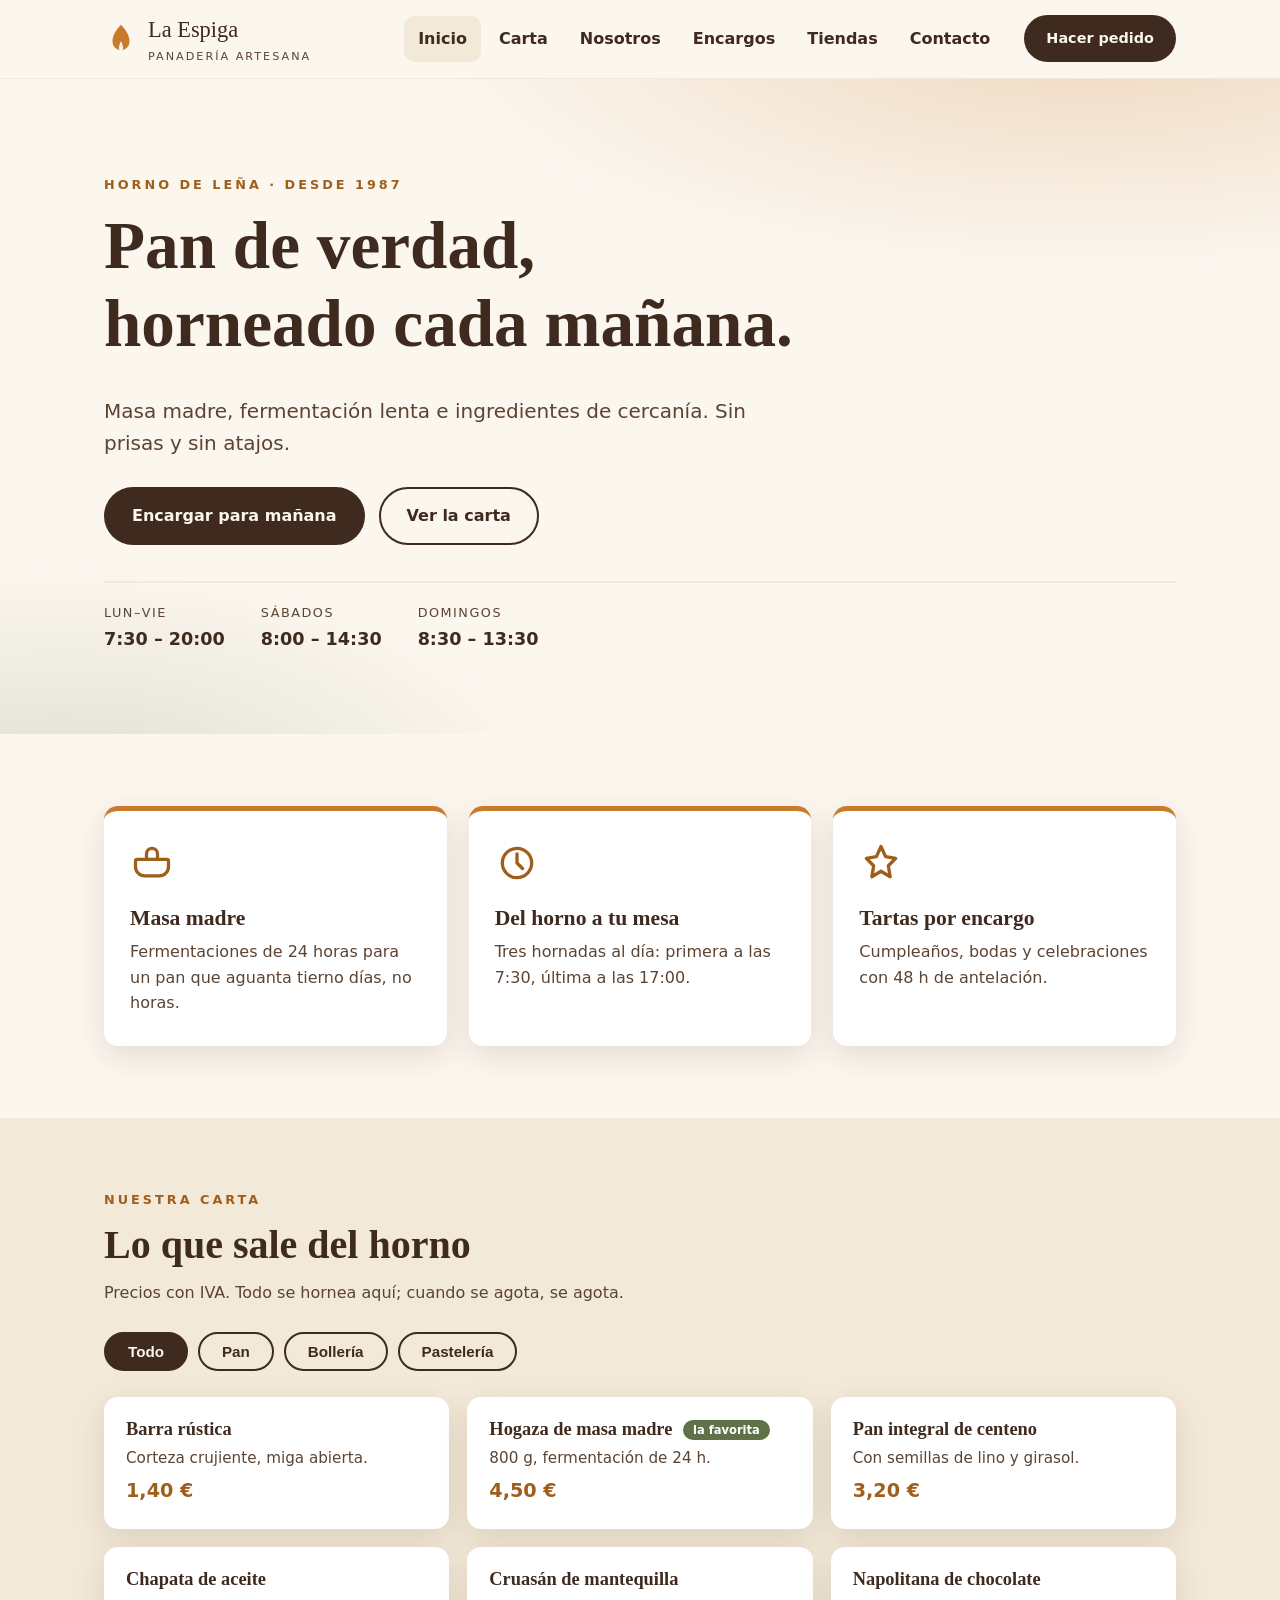
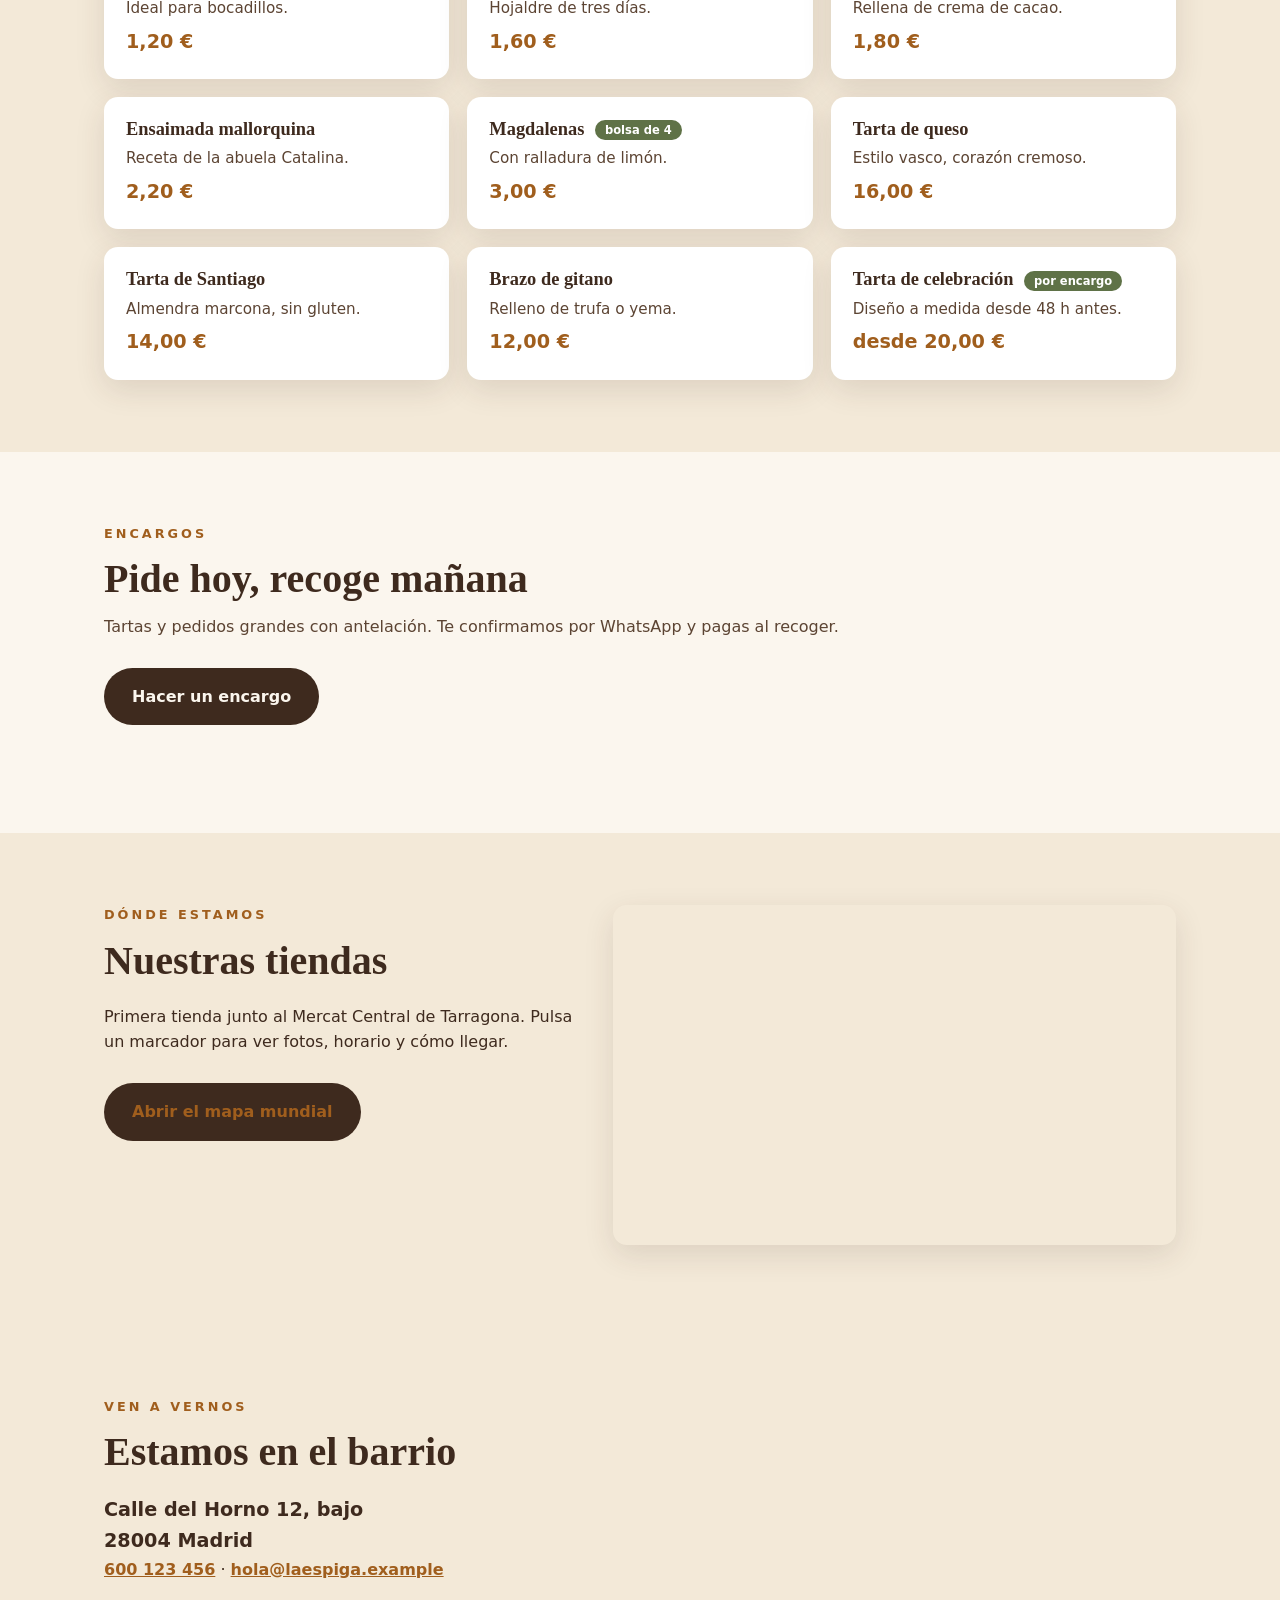
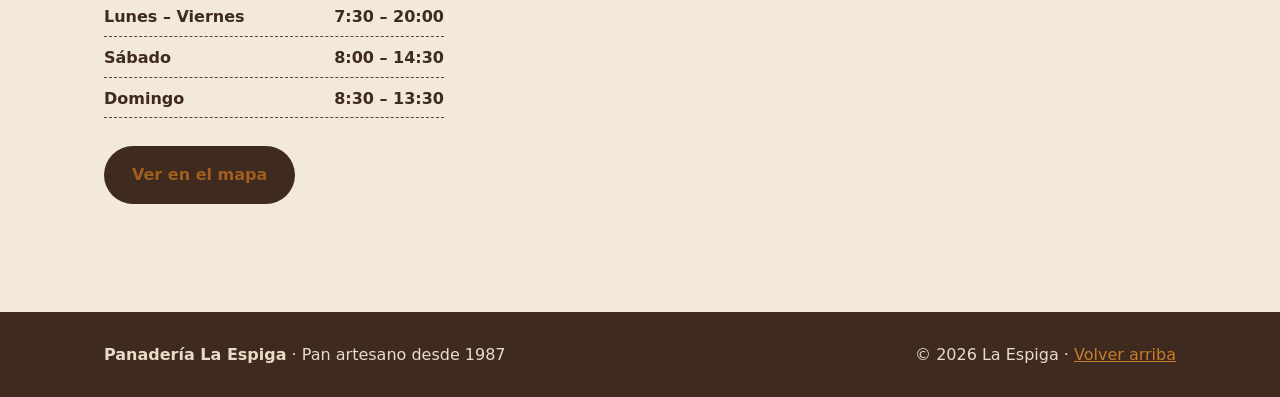
==== commit 6ee1267c: "Fix menu en mapa (guard year) y un solo mapa en principal (Tarragona)" ====
--- a/index.html
+++ b/index.html
@@ -139,9 +139,9 @@
             <div><dt>Sábado</dt><dd>8:00 – 14:30</dd></div>
             <div><dt>Domingo</dt><dd>8:30 – 13:30</dd></div>
           </dl>
-        </div>
-        <div class="map-wrap">
-          <iframe title="Mapa: Calle del Horno 12, Madrid" loading="lazy" src="https://www.openstreetmap.org/export/embed.html?bbox=-3.7000%2C40.4250%2C-3.6850%2C40.4350&amp;layer=mapnik&amp;marker=40.4300%2C-3.6925"></iframe>
+          <div class="hero-actions">
+            <a class="btn btn-primary" href="mapa.html">Ver en el mapa</a>
+          </div>
         </div>
       </div>
     </section>
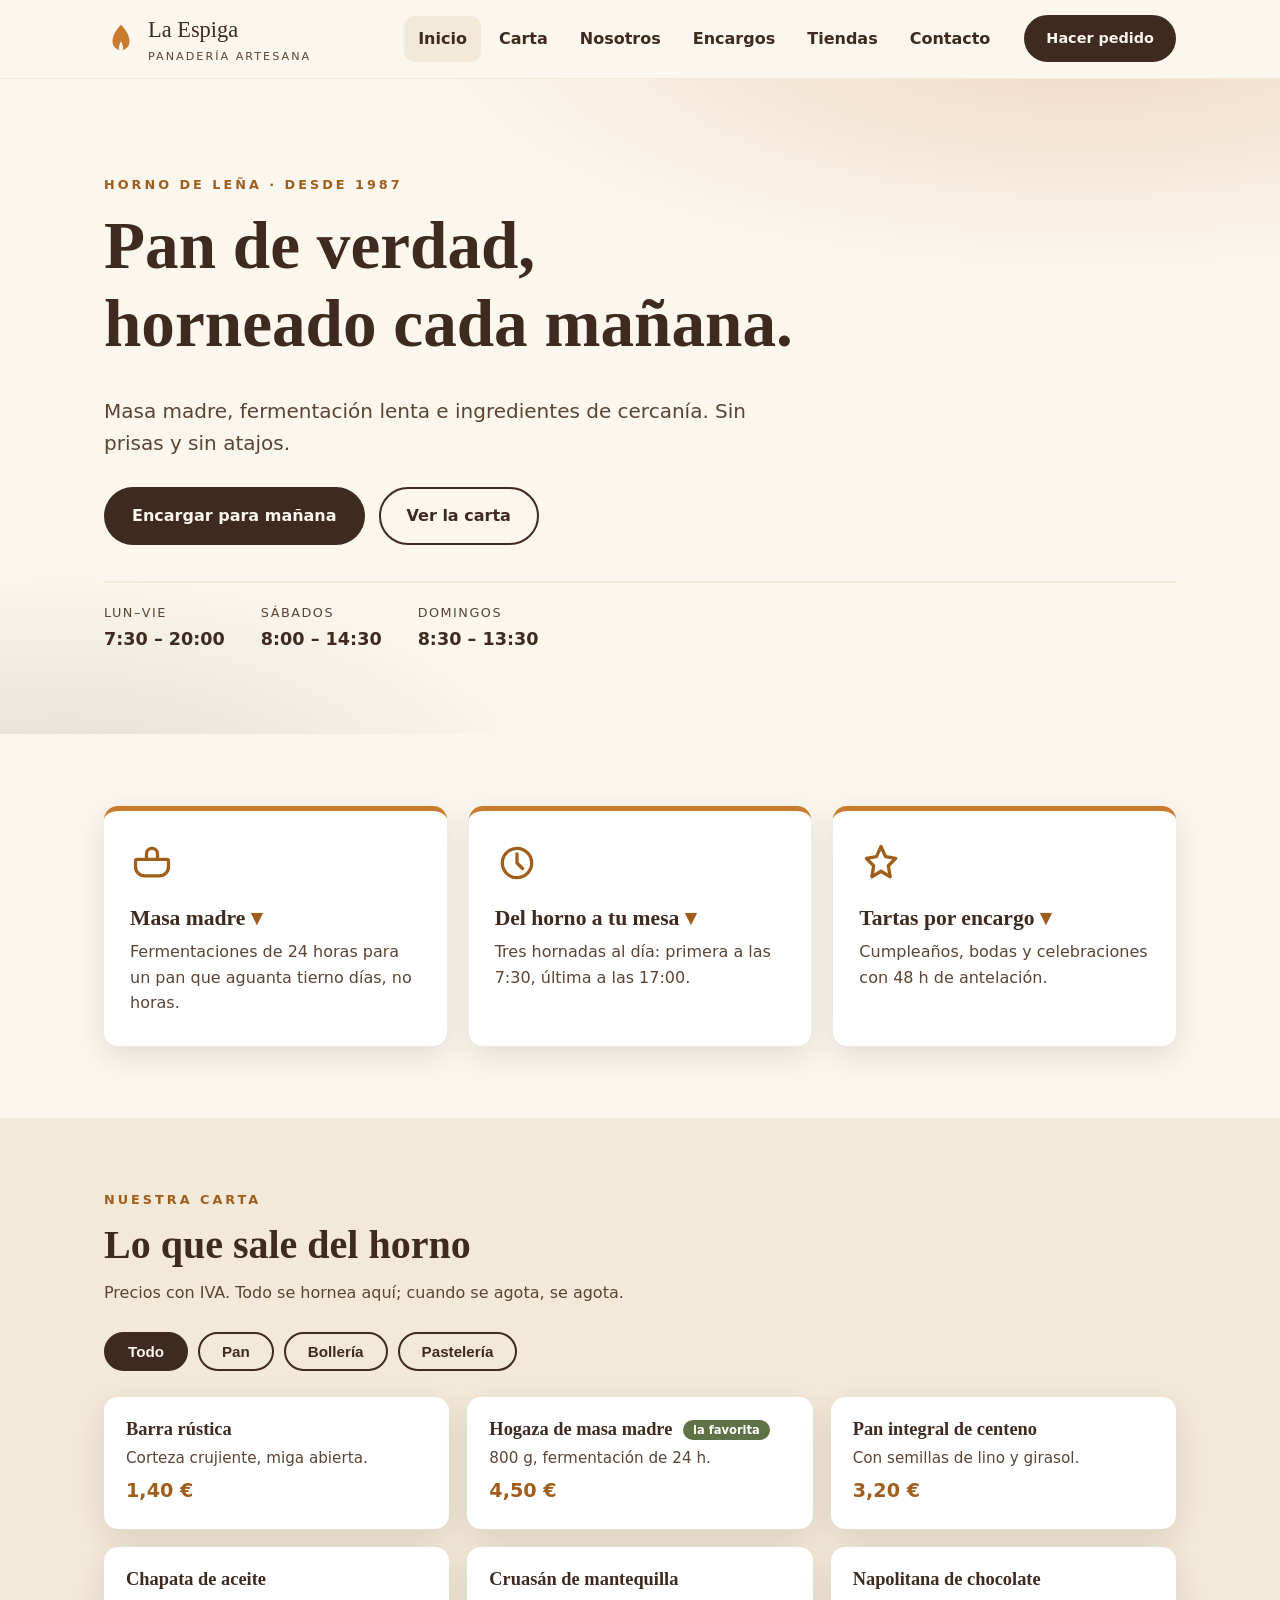
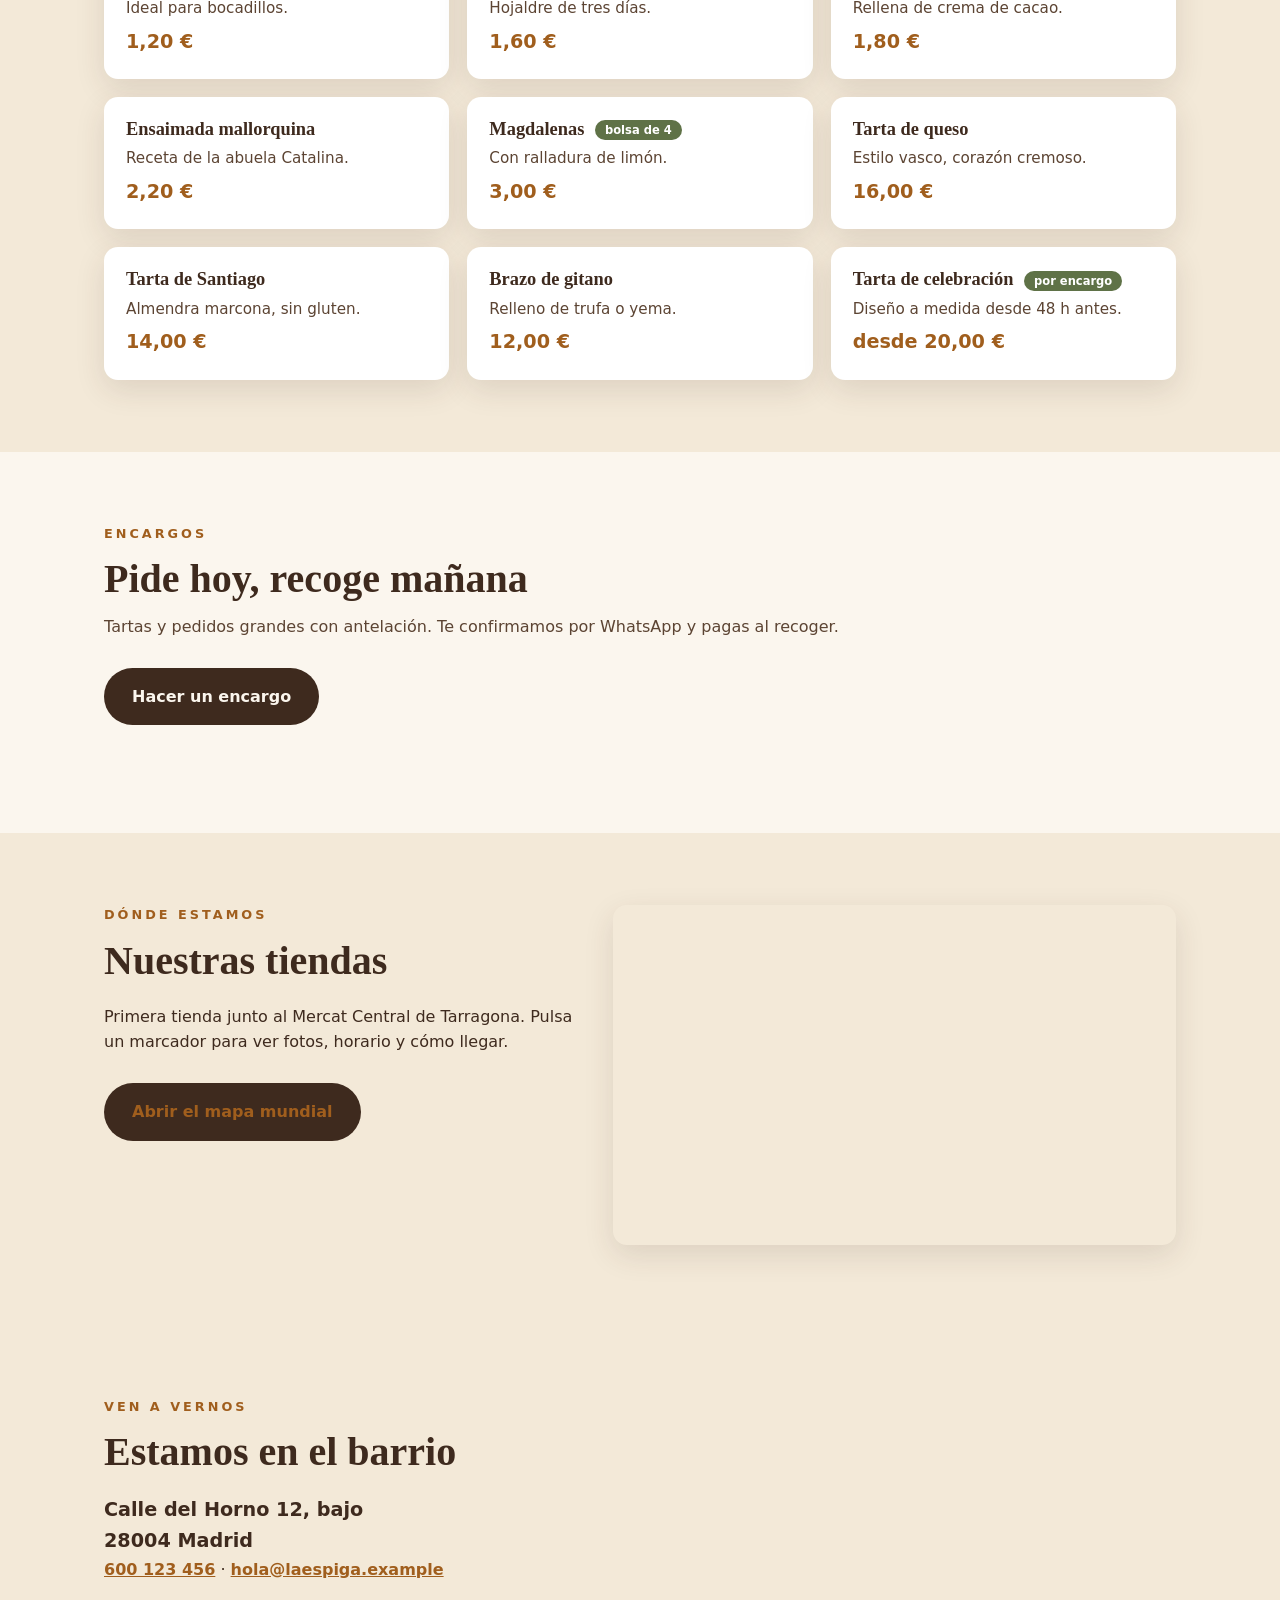
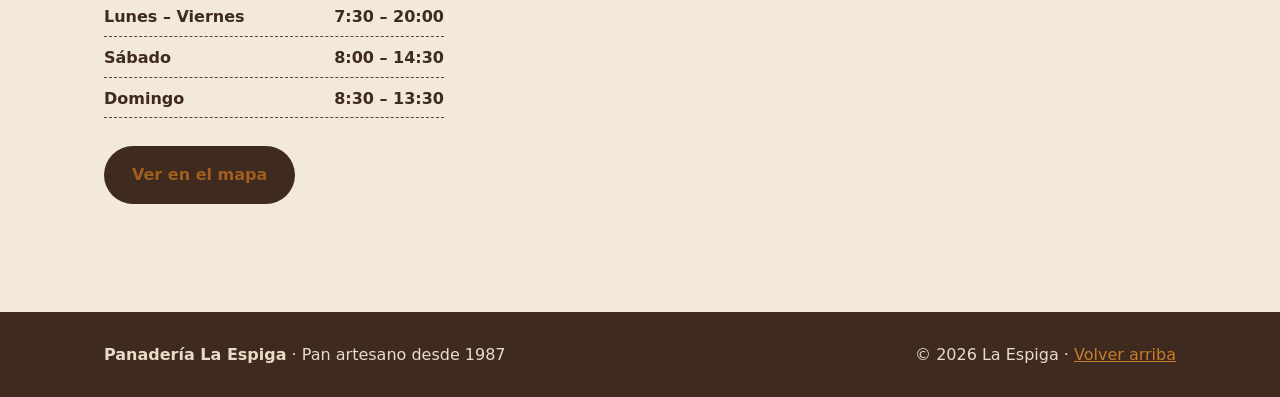
==== commit f2f91a78: "Tarjetas de inicio desplegables con productos de su categoria" ====
--- a/index.html
+++ b/index.html
@@ -51,20 +51,23 @@
 
     <section class="highlights" aria-label="Destacados">
       <div class="wrap cards-3">
-        <article class="card">
+        <article class="card card-expand" data-target="pan" tabindex="0" role="button" aria-expanded="false">
           <svg viewBox="0 0 24 24" aria-hidden="true"><path d="M4 10h16a1 1 0 0 1 1 1v3a5 5 0 0 1-5 5H8a5 5 0 0 1-5-5v-3a1 1 0 0 1 1-1z" fill="none" stroke="currentColor" stroke-width="1.8"/><path d="M9 10V7a3 3 0 0 1 6 0v3" fill="none" stroke="currentColor" stroke-width="1.8"/></svg>
-          <h2>Masa madre</h2>
+          <h2>Masa madre <span class="chev" aria-hidden="true">▾</span></h2>
           <p>Fermentaciones de 24 horas para un pan que aguanta tierno días, no horas.</p>
+          <div class="card-panel"><div><ul></ul><a class="card-link" href="#carta">Ver en la carta →</a></div></div>
         </article>
-        <article class="card">
+        <article class="card card-expand" data-target="bolleria" tabindex="0" role="button" aria-expanded="false">
           <svg viewBox="0 0 24 24" aria-hidden="true"><circle cx="12" cy="12" r="8" fill="none" stroke="currentColor" stroke-width="1.8"/><path d="M12 7v5l3 3" fill="none" stroke="currentColor" stroke-width="1.8" stroke-linecap="round"/></svg>
-          <h2>Del horno a tu mesa</h2>
+          <h2>Del horno a tu mesa <span class="chev" aria-hidden="true">▾</span></h2>
           <p>Tres hornadas al día: primera a las 7:30, última a las 17:00.</p>
+          <div class="card-panel"><div><ul></ul><a class="card-link" href="#carta">Ver en la carta →</a></div></div>
         </article>
-        <article class="card">
+        <article class="card card-expand" data-target="pasteleria" tabindex="0" role="button" aria-expanded="false">
           <svg viewBox="0 0 24 24" aria-hidden="true"><path d="M12 3l2.5 5.5L20 9.5l-4 4 1 6-5-3-5 3 1-6-4-4 5.5-1z" fill="none" stroke="currentColor" stroke-width="1.8" stroke-linejoin="round"/></svg>
-          <h2>Tartas por encargo</h2>
+          <h2>Tartas por encargo <span class="chev" aria-hidden="true">▾</span></h2>
           <p>Cumpleaños, bodas y celebraciones con 48 h de antelación.</p>
+          <div class="card-panel"><div><ul></ul><a class="card-link" href="#carta">Ver en la carta →</a></div></div>
         </article>
       </div>
     </section>
--- a/styles.css
+++ b/styles.css
@@ -193,3 +193,16 @@
   }
   .main-nav ul.is-open { display: flex; }
 }
+
+/* Tarjetas desplegables */
+.card-expand { cursor: pointer; }
+.card-expand .chev { display: inline-block; transition: transform 0.25s; color: var(--gold-dark); }
+.card-expand[aria-expanded="true"] .chev { transform: rotate(180deg); }
+.card-panel { display: grid; grid-template-rows: 0fr; transition: grid-template-rows 0.3s ease; }
+.card-expand[aria-expanded="true"] .card-panel { grid-template-rows: 1fr; }
+.card-panel > div { overflow: hidden; }
+.card-panel ul { list-style: none; margin: 14px 0 0; padding: 12px 0 0; border-top: 2px dashed var(--cream-dark); display: grid; gap: 2px; }
+.card-panel li a { display: flex; justify-content: space-between; gap: 10px; padding: 7px 4px; border-radius: 8px; text-decoration: none; color: var(--espresso); font-size: 0.93rem; }
+.card-panel li a:hover { background: var(--cream); }
+.card-panel li strong { color: var(--gold-dark); white-space: nowrap; }
+.card-link { display: inline-block; margin-top: 10px; font-weight: 700; color: var(--gold-dark); }
